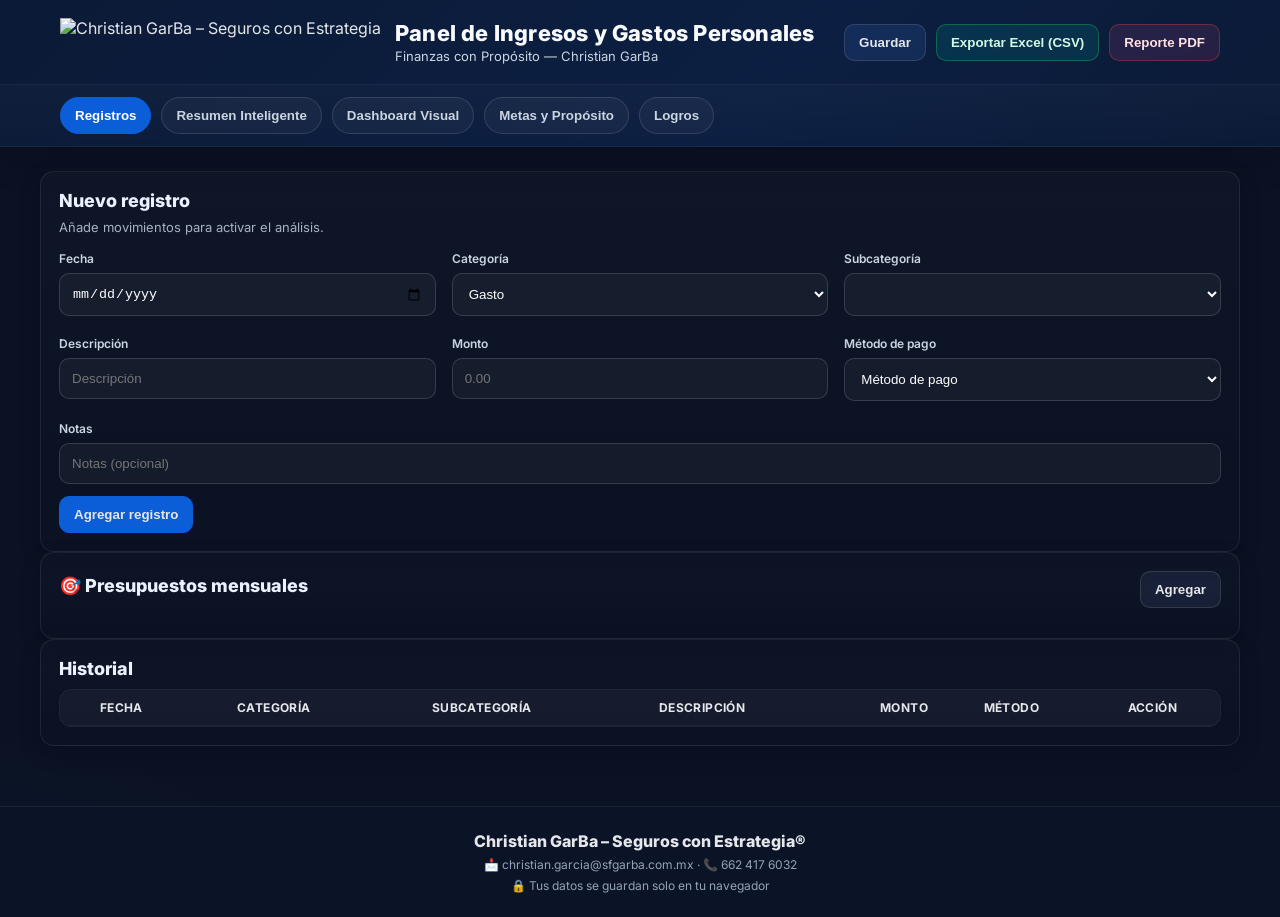
==== index.html @ d1fb1862 "Rename Panel de ingresos y gastos/index.html to index.html" ====
<!doctype html>
<html lang="es">
<head>
<meta charset="utf-8"/>
<meta name="viewport" content="width=device-width, initial-scale=1"/>
<title>Panel de Ingresos y Gastos Personales – Christian GarBa</title>

<link rel="preconnect" href="https://fonts.gstatic.com" crossorigin>
<link href="https://fonts.googleapis.com/css2?family=Inter:wght@400;600;700;800&display=swap" rel="stylesheet">
<script src="https://cdn.jsdelivr.net/npm/chart.js@4.4.1/dist/chart.umd.min.js"></script>

<style>
  :root{
    /* Paleta corporativa — elegante y sobria */
    --brand:#0B5ED7;        /* Azul GarBa */
    --brand-600:#0a4cc5;
    --brand-700:#083ea7;
    --ink:#0f172a;          /* Texto principal */
    --ink-2:#334155;        /* Texto secundario */
    --muted:#64748b;        /* Ayudas/contexto */
    --bg:#0b1223;           /* Fondo app */
    --panel:#0f172a;        /* Lienzo tarjetas */
    --panel-2:#111827;      /* Variación oscura */
    --line:#1f2937;         /* Divider sutil */
    --ok:#22c55e;           /* Éxito */
    --warn:#f59e0b;         /* Advertencia */
    --err:#ef4444;          /* Error */
    --paper:#ffffff;        /* Para impresiones */
    --shadow: 0 10px 30px rgba(2,6,23,.25);
    --radius: 14px;
  }

  *{box-sizing:border-box}
  html,body{height:100%}
  body{
    margin:0; font-family:'Inter',system-ui,-apple-system,Segoe UI,Roboto,Arial,sans-serif;
    background:
      radial-gradient(1200px 600px at 100% -100%, rgba(11,94,215,.16), transparent 60%),
      radial-gradient(1000px 600px at -10% 120%, rgba(11,94,215,.12), transparent 60%),
      linear-gradient(180deg, #0b1223 0%, #0b1223 100%);
    color:#e5e7eb;
  }
  a{color:inherit; text-decoration:none}

  .wrap{max-width:1200px; margin:0 auto; padding:0 20px}

  /* ---------- Header corporativo ---------- */
  .header{
    position:sticky; top:0; z-index:40;
    background:linear-gradient(135deg, #0b1a36 0%, #0c1f42 60%, #0b1a36 100%);
    border-bottom:1px solid rgba(255,255,255,.06);
    box-shadow: var(--shadow);
  }
  .header-inner{
    display:flex; justify-content:space-between; align-items:center; gap:16px;
    padding:18px 20px;
  }
  .brand{
    display:flex; align-items:center; gap:14px; min-width:0;
  }
  .brand img{height:48px; width:auto; display:block; object-fit:contain}
  .brand h1{
    margin:0; font-weight:800; letter-spacing:.2px;
    font-size:clamp(18px, 2.2vw, 22px); color:#f8fafc;
  }
  .brand p{margin:2px 0 0; color:#cbd5e1; font-size:13px}
  .actions{display:flex; gap:10px; flex-wrap:wrap}
  .btn{
    appearance:none; border:1px solid rgba(255,255,255,.12);
    background:rgba(255,255,255,.06); color:#e5e7eb;
    padding:10px 14px; border-radius:10px; font-weight:700; cursor:pointer;
    transition:.2s; backdrop-filter:saturate(140%) blur(3px);
  }
  .btn:hover{transform:translateY(-1px); box-shadow:0 8px 20px rgba(0,0,0,.25)}
  .btn.primary{background:var(--brand); border-color:var(--brand)}
  .btn.ok{background:rgba(34,197,94,.12); border-color:rgba(34,197,94,.35); color:#d1fae5}
  .btn.danger{background:rgba(239,68,68,.14); border-color:rgba(239,68,68,.35); color:#fee2e2}

  /* ---------- Tabs tipo pills ---------- */
  .tabs{
    border-top:1px solid rgba(255,255,255,.06);
    background:linear-gradient(180deg, rgba(255,255,255,.02), transparent);
  }
  .tabs-inner{
    display:flex; gap:10px; padding:12px 20px; overflow-x:auto;
  }
  .tab{
    border:1px solid rgba(255,255,255,.12);
    background:rgba(255,255,255,.04);
    color:#cbd5e1; font-weight:700; padding:10px 14px; border-radius:999px;
    white-space:nowrap; cursor:pointer; transition:.2s;
  }
  .tab:hover{border-color:rgba(255,255,255,.25)}
  .tab.active{background:var(--brand); border-color:var(--brand); color:#fff}

  /* ---------- Layout / Cards ---------- */
  .content{padding:24px 0 32px}
  .grid{display:grid; gap:16px}
  @media(min-width:768px){
    .grid-2{grid-template-columns:repeat(2,1fr)}
    .grid-3{grid-template-columns:repeat(3,1fr)}
    .grid-4{grid-template-columns:repeat(4,1fr)}
  }
  .card{
    background:linear-gradient(180deg, rgba(255,255,255,.02), rgba(255,255,255,.00));
    border:1px solid rgba(255,255,255,.08);
    border-radius:var(--radius);
    padding:18px; box-shadow:0 8px 20px rgba(2,6,23,.25);
  }
  .title{margin:0 0 8px; font-size:18px; font-weight:800; color:#eaf2ff}
  .sub{margin:0; color:#a7b1c2; font-size:13px}
  .muted{color:#94a3b8; font-size:12px}

  /* Form */
  label{font-size:12px; color:#cbd5e1; font-weight:600}
  input,select,textarea{
    width:100%; padding:12px 12px; margin-top:6px;
    border:1px solid rgba(255,255,255,.14); border-radius:10px;
    background:rgba(255,255,255,.04); color:#fff; outline:none; transition:.15s;
  }
  input:focus,select:focus,textarea:focus{
    border-color:var(--brand); box-shadow:0 0 0 4px rgba(11,94,215,.25);
  }

  /* Tabla */
  .table-wrap{overflow:auto; border-radius:12px; border:1px solid rgba(255,255,255,.08)}
  table{width:100%; border-collapse:collapse}
  thead th{
    position:sticky; top:0; z-index:1;
    background:rgba(255,255,255,.04); color:#e5e7eb;
    font-size:12px; letter-spacing:.4px; text-transform:uppercase;
    border-bottom:1px solid rgba(255,255,255,.08); padding:10px;
  }
  td{
    border-bottom:1px solid rgba(255,255,255,.06); padding:10px; font-size:14px; color:#e2e8f0;
  }

  /* KPIs */
  .kpi{
    background:linear-gradient(180deg, rgba(255,255,255,.02), rgba(255,255,255,.00));
    border:1px solid rgba(255,255,255,.08); border-radius:12px; padding:16px; text-align:center;
  }

  .badge{display:inline-block; padding:4px 8px; border-radius:999px; font-size:12px; font-weight:700}
  .b-green{background:rgba(34,197,94,.15); color:#bbf7d0; border:1px solid rgba(34,197,94,.35)}
  .b-red{background:rgba(239,68,68,.15); color:#fecaca; border:1px solid rgba(239,68,68,.35)}

  .pill{padding:6px 10px; border-radius:999px; font-size:12px; font-weight:700}
  .pill.red{background:rgba(239,68,68,.15); color:#fecaca}
  .pill.yellow{background:rgba(245,158,11,.18); color:#fde68a}
  .pill.green{background:rgba(34,197,94,.15); color:#bbf7d0}

  .progress{width:100%; height:10px; border-radius:999px; background:rgba(255,255,255,.06); overflow:hidden}
  .progress > div{height:100%; background:var(--brand)}

  /* Footer */
  .footer{
    margin-top:28px; background:#0b1327;
    border-top:1px solid rgba(255,255,255,.06); padding:24px 0; text-align:center;
  }

  /* Impresión básica */
  @media print{
    body{background:#fff; color:#000}
    .header, .tabs{display:none}
    .card{border:1px solid #e5e7eb; box-shadow:none; background:#fff}
    .title{color:#0b1a36}
  }
</style>
</head>
<body>

  <!-- HEADER -->
  <header class="header">
    <div class="wrap header-inner">
      <div class="brand">
        <img src="logo-garba.png" alt="Christian GarBa – Seguros con Estrategia">
        <div>
          <h1>Panel de Ingresos y Gastos Personales</h1>
          <p>Finanzas con Propósito — Christian GarBa</p>
        </div>
      </div>
      <div class="actions">
        <button id="btnGuardar" class="btn">Guardar</button>
        <button id="btnCSV" class="btn ok">Exportar Excel (CSV)</button>
        <button id="btnPDF" class="btn danger">Reporte PDF</button>
      </div>
    </div>

    <!-- TABS -->
    <nav class="tabs">
      <div class="wrap tabs-inner">
        <button class="tab active" data-tab="registros">Registros</button>
        <button class="tab" data-tab="resumen">Resumen Inteligente</button>
        <button class="tab" data-tab="dashboard">Dashboard Visual</button>
        <button class="tab" data-tab="metas">Metas y Propósito</button>
        <button class="tab" data-tab="logros">Logros</button>
      </div>
    </nav>
  </header>

  <!-- CONTENIDO -->
  <main class="wrap content">

    <!-- REGISTROS -->
    <section id="registros" class="tabpane">
      <div id="bienvenida" class="card" style="display:none">
        <h3 class="title">👋 Bienvenido</h3>
        <p class="sub">Personaliza tu panel. Tus datos se guardan <b>solo en tu navegador</b>.</p>
        <div class="grid grid-2" style="margin-top:12px">
          <div><label>Tu nombre<input id="inNombre" placeholder="Tu nombre"/></label></div>
          <div><label>Tu correo<input id="inEmail" type="email" placeholder="tu@email.com"/></label></div>
        </div>
      </div>

      <div class="card">
        <div style="display:flex; justify-content:space-between; align-items:center; gap:10px; flex-wrap:wrap">
          <div>
            <h3 class="title">Nuevo registro</h3>
            <p class="sub">Añade movimientos para activar el análisis.</p>
          </div>
        </div>
        <div class="grid grid-3" style="margin-top:12px">
          <div><label>Fecha<input id="rFecha" type="date"/></label></div>
          <div>
            <label>Categoría
              <select id="rCategoria"><option>Gasto</option><option>Ingreso</option></select>
            </label>
          </div>
          <div>
            <label>Subcategoría
              <select id="rSubcat"></select>
            </label>
          </div>
          <div><label>Descripción<input id="rDesc" placeholder="Descripción"/></label></div>
          <div><label>Monto<input id="rMonto" type="number" step="0.01" placeholder="0.00"/></label></div>
          <div>
            <label>Método de pago
              <select id="rMetodo">
                <option value="">Método de pago</option>
                <option>Efectivo</option><option>Tarjeta Débito</option>
                <option>Tarjeta Crédito</option><option>Transferencia</option><option>Otro</option>
              </select>
            </label>
          </div>
          <div style="grid-column:1/-1"><label>Notas<input id="rNotas" placeholder="Notas (opcional)"/></label></div>
        </div>
        <div style="margin-top:12px">
          <button id="btnAddReg" class="btn primary">Agregar registro</button>
        </div>
      </div>

      <div class="card">
        <div style="display:flex; justify-content:space-between; align-items:center; gap:10px; flex-wrap:wrap">
          <h3 class="title">🎯 Presupuestos mensuales</h3>
          <button id="btnTogglePres" class="btn">Agregar</button>
        </div>
        <div id="boxPres" class="card" style="background:rgba(11,94,215,.06); border:1px solid rgba(11,94,215,.25); display:none; margin-top:12px">
          <div class="grid grid-3">
            <div><label>Categoría<select id="pCat"></select></label></div>
            <div><label>Límite mensual<input id="pMonto" type="number" step="0.01" placeholder="0.00"/></label></div>
            <div style="display:flex; align-items:end"><button id="btnSavePres" class="btn primary" style="width:100%">Guardar presupuesto</button></div>
          </div>
        </div>
        <div id="listaPres" style="margin-top:12px"></div>
      </div>

      <div class="card">
        <h3 class="title">Historial</h3>
        <div class="table-wrap" style="margin-top:10px">
          <table>
            <thead>
              <tr>
                <th>Fecha</th><th>Categoría</th><th>Subcategoría</th><th>Descripción</th>
                <th style="text-align:right">Monto</th><th>Método</th><th style="text-align:center">Acción</th>
              </tr>
            </thead>
            <tbody id="tbodyReg"></tbody>
          </table>
        </div>
      </div>
    </section>

    <!-- RESUMEN -->
    <section id="resumen" class="tabpane" style="display:none">
      <div class="card">
        <div style="display:flex; justify-content:space-between; align-items:center; gap:10px; flex-wrap:wrap">
          <div>
            <h3 class="title">Resumen inteligente</h3>
            <p class="sub">Tus cifras clave por mes.</p>
          </div>
          <div style="display:flex; gap:10px; align-items:center">
            <select id="selMes" class="btn" style="padding:10px 12px; border-radius:10px"></select>
            <button id="btnMail" class="btn primary">Enviar por correo</button>
          </div>
        </div>
        <div class="grid grid-4" id="kpis" style="margin-top:12px">
          <div class="kpi"><div class="muted">Total Ingresos</div><div id="kIngreso" style="font-size:24px; font-weight:800; color:#86efac">$0.00</div></div>
          <div class="kpi"><div class="muted">Total Gastos</div><div id="kGasto"   style="font-size:24px; font-weight:800; color:#fecaca">$0.00</div></div>
          <div class="kpi"><div class="muted">Balance</div><div id="kBal"      style="font-size:24px; font-weight:800">$0.00</div></div>
          <div class="kpi"><div class="muted">% Ahorro</div><div id="kAh"       style="font-size:24px; font-weight:800; color:#c7d2fe">0.0%</div></div>
        </div>
      </div>

      <div id="boxProy" class="card" style="display:none">
        <h3 class="title">📈 Proyección de ahorro</h3>
        <div class="grid grid-4" style="margin-top:10px">
          <div class="kpi"><div class="muted">Mensual</div><div id="pMen" style="font-size:20px; font-weight:800; color:#e0e7ff">$0.00</div></div>
          <div class="kpi"><div class="muted">Trimestral</div><div id="pTri" style="font-size:20px; font-weight:800; color:#e0e7ff">$0.00</div></div>
          <div class="kpi"><div class="muted">Semestral</div><div id="pSem" style="font-size:20px; font-weight:800; color:#e0e7ff">$0.00</div></div>
          <div class="kpi"><div class="muted">Anual</div><div id="pAnu" style="font-size:20px; font-weight:800; color:#e0e7ff">$0.00</div></div>
        </div>
        <p class="muted" style="margin-top:8px">Basado en tu promedio de ahorro de los meses con datos.</p>
      </div>

      <div class="card">
        <h3 class="title">Gasto por categoría (mes)</h3>
        <div id="listaGastoCat" style="margin-top:10px"></div>
      </div>
    </section>

    <!-- DASHBOARD -->
    <section id="dashboard" class="tabpane" style="display:none">
      <div class="card">
        <h3 class="title">📊 Evolución mensual (Año <span id="lblYear"></span>)</h3>
        <canvas id="chLine" height="300" style="margin-top:6px"></canvas>
      </div>
      <div class="grid grid-2">
        <div class="card">
          <h3 class="title">Ingresos vs Gastos (mes)</h3>
          <canvas id="chBar" height="260" style="margin-top:6px"></canvas>
        </div>
        <div class="card">
          <h3 class="title">Distribución de Gastos (mes)</h3>
          <canvas id="chPie" height="260" style="margin-top:6px"></canvas>
        </div>
      </div>

      <div class="card" style="text-align:center">
        <h3 class="title">Índice GarBa de Control Financiero</h3>
        <div style="display:flex; justify-content:center; margin-top:8px">
          <div style="position:relative; width:260px; height:260px">
            <svg viewBox="0 0 200 200" style="transform:rotate(-90deg); width:100%; height:100%">
              <circle cx="100" cy="100" r="80" fill="none" stroke="#1f2937" stroke-width="20"></circle>
              <circle id="arcIndice" cx="100" cy="100" r="80" fill="none" stroke="var(--brand)" stroke-width="20" stroke-linecap="round" stroke-dasharray="0 502.4"></circle>
            </svg>
            <div style="position:absolute; inset:0; display:flex; flex-direction:column; align-items:center; justify-content:center">
              <div id="lblIndice" style="font-size:44px; color:#eaf2ff; font-weight:800">0</div>
              <div class="muted">/ 100</div>
            </div>
          </div>
        </div>
        <p id="txtIndice" class="sub" style="text-align:center"></p>
      </div>
    </section>

    <!-- METAS -->
    <section id="metas" class="tabpane" style="display:none">
      <div class="card">
        <h3 class="title">Nueva meta</h3>
        <div class="grid grid-4" style="margin-top:8px">
          <div><label>Nombre de la meta<input id="mNom"/></label></div>
          <div><label>Monto objetivo<input id="mObj" type="number" step="0.01"/></label></div>
          <div><label>Plazo (ej: 6 meses)<input id="mPlazo"/></label></div>
          <div><label>Ahorro acumulado<input id="mAh" type="number" step="0.01"/></label></div>
        </div>
        <button id="btnAddMeta" class="btn primary" style="margin-top:12px">Agregar meta</button>
      </div>
      <div id="listaMetas" class="grid" style="margin-top:12px"></div>
    </section>

    <!-- LOGROS -->
    <section id="logros" class="tabpane" style="display:none">
      <div class="card" style="text-align:center; background:linear-gradient(90deg,#1e293b,#0B5ED7); border:1px solid rgba(255,255,255,.18)">
        <div style="font-size:52px; margin-bottom:8px">🏆</div>
        <h3 class="title">Sistema de logros GarBa</h3>
        <p class="sub">Tu progreso en control financiero</p>
        <p style="margin:8px 0 0"><b id="countLogros">0</b> de <b id="totalLogros">0</b> logros</p>
        <div class="progress" style="margin:14px auto 4px; max-width:520px"><div id="progLogros" style="width:0%"></div></div>
      </div>

      <div id="listaLogros" class="grid grid-2" style="margin-top:12px"></div>

      <div class="card" style="background:rgba(11,94,215,.06); border:1px solid rgba(11,94,215,.25)">
        <h3 class="title">💡 Cómo desbloquear más logros</h3>
        <ul style="margin:8px 0 0 18px; color:#cbd5e1;">
          <li>Registra movimientos diariamente para “Disciplina semanal”.</li>
          <li>Define presupuestos en ≥3 categorías para “Planificador”.</li>
          <li>Mantén balance positivo 3 meses para “Ahorro exitoso”.</li>
          <li>Llega a Índice GarBa 80+ para “Elite”.</li>
          <li>Completa una meta al 100% para “Cumplidor”.</li>
        </ul>
      </div>
    </section>

  </main>

  <!-- FOOTER -->
  <footer class="footer">
    <div class="wrap">
      <div style="font-weight:800">Christian GarBa – Seguros con Estrategia®️</div>
      <div class="muted" style="margin-top:6px">📩 christian.garcia@sfgarba.com.mx · 📞 662 417 6032</div>
      <div class="muted" style="margin-top:6px">🔒 Tus datos se guardan solo en tu navegador</div>
    </div>
  </footer>

<!-- ================== JS (tu lógica existente modernizada sin romper) ================== -->
<script>
(() => {
  // ==== Estado / Persistencia ====
  const LS = {
    registros: 'garba-registros-html-v1',
    metas: 'garba-metas-html-v1',
    presupuestos: 'garba-pres-html-v1',
    logros: 'garba-logros-html-v1',
    usuario: 'garba-usuario-html-v1'
  };
  const getLS = (k, def) => { try { return JSON.parse(localStorage.getItem(k)) ?? def; } catch { return def; } };
  const setLS = (k, v) => localStorage.setItem(k, JSON.stringify(v));

  let registros = getLS(LS.registros, []);
  let metas = getLS(LS.metas, []);
  let presupuestos = getLS(LS.presupuestos, {});
  let logros = getLS(LS.logros, []);
  let usuario = getLS(LS.usuario, { nombre:'', email:'' });

  // ==== Util ====
  const $ = sel => document.querySelector(sel);
  const $$ = sel => Array.from(document.querySelectorAll(sel));
  const money = (n) => Number(n||0).toLocaleString('es-MX',{minimumFractionDigits:2, maximumFractionDigits:2});
  const yearNow = new Date().getFullYear();
  const meses = ['Enero','Febrero','Marzo','Abril','Mayo','Junio','Julio','Agosto','Septiembre','Octubre','Noviembre','Diciembre'];
  const mesesShort = ['Ene','Feb','Mar','Abr','May','Jun','Jul','Ago','Sep','Oct','Nov','Dic'];

  // ==== UI base ====
  $('#lblYear').textContent = yearNow;
  const selMes = $('#selMes');
  meses.forEach((m,i)=> {
    const o=document.createElement('option'); o.value=i; o.textContent=m; selMes.appendChild(o);
  });
  selMes.value = String(new Date().getMonth());

  // ==== Tabs ====
  $$('.tab').forEach(btn=>{
    btn.addEventListener('click', ()=>{
      $$('.tab').forEach(b=>b.classList.remove('active'));
      btn.classList.add('active');
      const id = btn.dataset.tab;
      $$('.tabpane').forEach(p=>p.style.display='none');
      $('#'+id).style.display='block';
      if(id==='dashboard') { drawAllCharts(); }
    });
  });

  // ==== Categorías / Subcategorías ====
  const mapCats = {
    'Ingreso': ['Salario','Negocio','Inversiones','Freelance','Otro'],
    'Gasto': ['Vivienda','Transporte','Alimentación','Salud','Educación','Entretenimiento','Seguros','Ahorro','Otro']
  };
  const fillSubcats = () => {
    const cat = $('#rCategoria').value;
    const sel = $('#rSubcat'); sel.innerHTML = '<option value="">Seleccionar subcategoría</option>';
    (mapCats[cat]||[]).forEach(s=>{
      const o=document.createElement('option'); o.value=s; o.textContent=s; sel.appendChild(o);
    });
  };
  $('#rCategoria').addEventListener('change', fillSubcats);
  fillSubcats();

  // Presupuesto categorías select
  const fillPresCats = () => {
    const sel = $('#pCat'); sel.innerHTML = '<option value="">Seleccionar categoría</option>';
    (mapCats['Gasto']||[]).forEach(s=>{
      const o=document.createElement('option'); o.value=s; o.textContent=s; sel.appendChild(o);
    });
  };
  fillPresCats();

  // ==== Bienvenida si no hay registros ====
  const showBienvenida = () => {
    $('#bienvenida').style.display = registros.length===0 ? 'block' : 'none';
    $('#inNombre').value = usuario.nombre || '';
    $('#inEmail').value = usuario.email || '';
    $('#inNombre').addEventListener('input', ()=> { usuario.nombre = $('#inNombre').value; setLS(LS.usuario, usuario); });
    $('#inEmail').addEventListener('input', ()=> { usuario.email = $('#inEmail').value; setLS(LS.usuario, usuario); });
  };
  showBienvenida();

  // ==== Inputs nuevo registro ====
  $('#rFecha').value = new Date().toISOString().slice(0,10);
  $('#btnAddReg').addEventListener('click', ()=>{
    const fecha = $('#rFecha').value;
    const categoria = $('#rCategoria').value;
    const subcategoria = $('#rSubcat').value;
    const descripcion = $('#rDesc').value || '';
    const monto = parseFloat($('#rMonto').value);
    const metodoPago = $('#rMetodo').value || '';
    const notas = $('#rNotas').value || '';
    if(!fecha || isNaN(new Date(fecha).getTime())) return;
    if(!subcategoria) return;
    if(isNaN(monto) || monto<=0) return;

    registros.unshift({
      id: crypto.randomUUID(),
      fecha, categoria, subcategoria, descripcion, monto, metodoPago, notas
    });
    setLS(LS.registros, registros);
    renderRegistros();
    showBienvenida();
    updateAll();
    $('#rDesc').value = ''; $('#rMonto').value = ''; $('#rMetodo').value = ''; $('#rNotas').value = '';
  });

  // ==== Render Registros ====
  function renderRegistros(){
    const tbody = $('#tbodyReg'); tbody.innerHTML='';
    registros.forEach(r=>{
      const tr=document.createElement('tr');
      tr.innerHTML = `
        <td>${r.fecha}</td>
        <td><span class="badge ${r.categoria==='Ingreso'?'b-green':'b-red'}">${r.categoria}</span></td>
        <td>${r.subcategoria}</td>
        <td>${r.descripcion||''}</td>
        <td style="text-align:right"><b>$${money(r.monto)}</b></td>
        <td>${r.metodoPago||''}</td>
        <td style="text-align:center"><button data-id="${r.id}" class="btn danger" style="padding:6px 10px">Eliminar</button></td>
      `;
      tbody.appendChild(tr);
    });
    tbody.querySelectorAll('button[data-id]').forEach(b=>{
      b.addEventListener('click', ()=>{
        const id=b.getAttribute('data-id');
        registros = registros.filter(x=>x.id!==id);
        setLS(LS.registros, registros);
        renderRegistros(); updateAll(); showBienvenida();
      });
    });
  }
  renderRegistros();

  // ==== Presupuestos ====
  $('#btnTogglePres').addEventListener('click', ()=>{
    const box=$('#boxPres'); box.style.display = box.style.display==='none'?'block':'none';
  });
  $('#btnSavePres').addEventListener('click', ()=>{
    const c=$('#pCat').value; const m=parseFloat($('#pMonto').value);
    if(!c || isNaN(m) || m<=0) return;
    presupuestos[c]=m; setLS(LS.presupuestos, presupuestos); renderPres();
    $('#boxPres').style.display='none'; $('#pCat').value=''; $('#pMonto').value='';
    updateAll();
  });
  function renderPres(){
    const cont=$('#listaPres'); cont.innerHTML='';
    Object.entries(presupuestos).forEach(([cat,lim])=>{
      const gastMes = gastoCatMes(cat, Number(selMes.value));
      const pct = lim>0 ? (gastMes/lim)*100 : 0;
      const pill = pct>=100?'red': pct>=80?'yellow':'green';
      const div=document.createElement('div');
      div.className='card';
      div.innerHTML = `
        <div style="display:flex; justify-content:space-between; align-items:center; gap:8px; flex-wrap:wrap">
          <div><b>${cat}</b><div class="sub">$${money(gastMes)} / $${money(lim)}</div></div>
          <div class="pill ${pill}">${pct.toFixed(1)}%</div>
        </div>
        <div class="progress" style="margin-top:10px"><div style="width:${Math.min(pct,100)}%"></div></div>
        <div style="text-align:right; margin-top:10px">
          <button data-cat="${cat}" class="btn danger">Eliminar</button>
        </div>
      `;
      cont.appendChild(div);
    });
    cont.querySelectorAll('button[data-cat]').forEach(b=>{
      b.addEventListener('click', ()=>{
        const c=b.getAttribute('data-cat'); delete presupuestos[c]; setLS(LS.presupuestos, presupuestos); renderPres(); updateAll();
      });
    });
    if(Object.keys(presupuestos).length===0){
      cont.innerHTML = `<p class="muted" style="text-align:center">Sin presupuestos</p>`;
    }
  }
  renderPres();

  // ==== KPIs, cálculos por mes ====
  function kpisPorMes(){
    const acc = {}; // key yyyy-mm -> { ingresos, gastos, gastoCat{} }
    registros.forEach(r=>{
      const d=new Date(r.fecha); if(isNaN(d)) return;
      const key = `${d.getFullYear()}-${String(d.getMonth()+1).padStart(2,'0')}`;
      if(!acc[key]) acc[key] = { ingresos:0, gastos:0, gastoCat:{} };
      if(r.categoria==='Ingreso'){ acc[key].ingresos += Number(r.monto)||0; }
      else {
        acc[key].gastos += Number(r.monto)||0;
        acc[key].gastoCat[r.subcategoria] = (acc[key].gastoCat[r.subcategoria]||0) + (Number(r.monto)||0);
      }
    });
    return acc;
  }
  const byMonth = () => kpisPorMes();

  function gastoCatMes(cat, mesIndex){
    const key=`${yearNow}-${String(mesIndex+1).padStart(2,'0')}`;
    const obj = byMonth()[key] || { gastoCat:{} };
    return obj.gastoCat[cat]||0;
  }

  function currentKPIs(){
    const mesIndex = Number(selMes.value);
    const key = `${yearNow}-${String(mesIndex+1).padStart(2,'0')}`;
    const o = byMonth()[key] || { ingresos:0, gastos:0, gastoCat:{} };
    const balance = o.ingresos - o.gastos;
    const pAhorro = o.ingresos>0 ? (balance/o.ingresos)*100 : 0;
    return { ...o, balance, pAhorro };
  }

  function updateResumen(){
    const k = currentKPIs();
    $('#kIngreso').textContent = '$'+money(k.ingresos);
    $('#kGasto').textContent = '$'+money(k.gastos);
    $('#kBal').textContent = '$'+money(k.balance);
    $('#kAh').textContent = `${k.pAhorro.toFixed(1)}%`;

    // Lista gasto por categoría
    const cont = $('#listaGastoCat'); cont.innerHTML='';
    const cats = Object.entries(k.gastoCat);
    if(cats.length===0){ cont.innerHTML='<p class="muted">Sin gastos en este mes</p>'; }
    else {
      cats.forEach(([name,val])=>{
        const row = document.createElement('div');
        row.style.display='flex'; row.style.justifyContent='space-between'; row.style.margin='8px 0';
        row.innerHTML = `<span>${name}</span><b>$${money(val)}</b>`;
        cont.appendChild(row);
      });
    }

    // Proyección (necesita ≥2 meses con datos)
    const entries = Object.values(byMonth());
    if(entries.length >= 2){
      const prom = entries.reduce((s, m)=> s + ((m.ingresos||0)-(m.gastos||0)), 0)/entries.length;
      $('#pMen').textContent = '$'+money(prom);
      $('#pTri').textContent = '$'+money(prom*3);
      $('#pSem').textContent = '$'+money(prom*6);
      $('#pAnu').textContent = '$'+money(prom*12);
      $('#boxProy').style.display='block';
    } else { $('#boxProy').style.display='none'; }
  }

  selMes.addEventListener('change', ()=>{ updateResumen(); drawBar(); drawPie(); renderPres(); });

  // ==== Índice GarBa ====
  function indiceGarBa(){
    const k = currentKPIs();
    const ahorroPts = Math.min(Math.max(k.pAhorro,0),20)*2; // 0-40
    const metasCumplidas = metas.filter(m=> Number(m.montoObjetivo)>0 && (Number(m.ahorroAcumulado)/Number(m.montoObjetivo))*100 >= 100).length;
    const metasPts = metas.length>0 ? Math.min((metasCumplidas/metas.length)*30, 30) : 0;
    const diasUnicos = new Set(registros.map(r=>r.fecha)).size;
    const regPts = Math.min(diasUnicos*1, 30);
    return Math.round(ahorroPts + metasPts + regPts);
  }

  function renderIndice(){
    const idx = indiceGarBa();
    $('#lblIndice').textContent = idx;
    const arc = $('#arcIndice');
    arc.setAttribute('stroke-dasharray', `${(idx/100)*502.4} 502.4`);
    $('#txtIndice').textContent =
      idx>=80 ? '¡Excelente control financiero!' :
      idx>=60 ? 'Buen progreso, sigue así' :
      idx>=40 ? 'En camino, hay oportunidades de mejora' :
      'Comienza a construir tu disciplina financiera';
  }

  // ==== Logros ====
  const logrosDef = [
    { id:'primer_registro', nombre:'Primer paso', desc:'Registraste tu primer movimiento', icon:'🎯', cond: d=> d.registros.length>=1 },
    { id:'semana_completa', nombre:'Disciplina semanal', desc:'Registros 7 días seguidos', icon:'📅',
      cond: d=>{
        const dias = [...new Set(d.registros.map(r=>r.fecha))].sort();
        if(dias.length<7) return false;
        let streak=1;
        for(let i=1;i<dias.length;i++){
          const d0=new Date(dias[i-1]), d1=new Date(dias[i]);
          const diff=(d1-d0)/86400000;
          if(diff===1){ streak++; if(streak>=7) return true; }
          else if(diff>1){ streak=1; }
        }
        return false;
      }},
    { id:'mes_completo', nombre:'Mes completo', desc:'Registros durante 30 días', icon:'📊', cond: d=> new Set(d.registros.map(r=>r.fecha)).size>=30 },
    { id:'ahorro_positivo', nombre:'Ahorro exitoso', desc:'Balance positivo por 3 meses', icon:'💰',
      cond: d=>{
        const bm = d.byMonth;
        const pos = Object.values(bm).filter((m)=> (m.ingresos||0)-(m.gastos||0) > 0).length;
        return pos>=3;
      }},
    { id:'indice_80', nombre:'Índice elite', desc:'Alcanzaste Índice GarBa de 80+', icon:'⭐', cond: d=> d.indice>=80 },
    { id:'primera_meta', nombre:'Soñador', desc:'Definiste tu primera meta', icon:'🎪', cond: d=> d.metas.length>=1 },
    { id:'meta_cumplida', nombre:'Cumplidor', desc:'Completaste una meta al 100%', icon:'🏆',
      cond: d=> d.metas.some(m => Number(m.montoObjetivo)>0 && (Number(m.ahorroAcumulado)/Number(m.montoObjetivo))*100>=100) },
    { id:'presupuesto_activo', nombre:'Planificador', desc:'Definiste presupuestos', icon:'📋', cond: d=> Object.keys(d.presupuestos||{}).length>=3 },
  ];

  function checkLogros(){
    const data = { registros, metas, presupuestos, byMonth: byMonth(), indice: indiceGarBa() };
    const nuevos = logrosDef.filter(l=> !logros.includes(l.id) && l.cond(data)).map(l=>l.id);
    if(nuevos.length){ logros = [...logros, ...nuevos]; setLS(LS.logros, logros); }
  }

  function renderLogros(){
    $('#totalLogros').textContent = String(logrosDef.length);
    $('#countLogros').textContent = String(logros.length);
    $('#progLogros').style.width = `${(logros.length/logrosDef.length)*100}%`;
    const cont=$('#listaLogros'); cont.innerHTML='';
    const em=document.getElementById('emojiLogros'); if(em) em.innerHTML='';
    logrosDef.forEach(l=>{
      const unlocked = logros.includes(l.id);
      if(unlocked && em && em.children.length<6){
        const span=document.createElement('span'); span.textContent=l.icon; span.style.marginRight='4px'; em.appendChild(span);
      }
      const card=document.createElement('div');
      card.className='card';
      card.style.opacity = unlocked? '1':'0.65';
      card.style.border = `1px solid ${unlocked?'rgba(34,197,94,.35)':'rgba(255,255,255,.08)'}`;
      card.innerHTML = `
        <div style="display:flex; gap:12px; align-items:flex-start">
          <div style="font-size:38px">${l.icon}</div>
          <div style="flex:1">
            <div style="display:flex; gap:8px; align-items:center; flex-wrap:wrap">
              <h4 class="title" style="margin:0">${l.nombre}</h4>
              ${unlocked ? '<span class="pill green">✓ Desbloqueado</span>' : ''}
            </div>
            <div class="sub">${l.desc}</div>
          </div>
        </div>
      `;
      cont.appendChild(card);
    });
  }

  // ==== Metas ====
  function renderMetas(){
    const cont = $('#listaMetas'); cont.innerHTML='';
    if(metas.length===0){
      const c=document.createElement('div'); c.className='card'; c.style.textAlign='center';
      c.innerHTML='<div class="muted">Aún no tienes metas definidas</div>';
      cont.appendChild(c); return;
    }
    metas.forEach(m=>{
      const avance = Number(m.montoObjetivo)>0 ? (Number(m.ahorroAcumulado)/Number(m.montoObjetivo))*100 : 0;
      const card=document.createElement('div'); card.className='card';
      card.innerHTML = `
        <div style="display:flex; justify-content:space-between; align-items:flex-start; gap:12px">
          <div>
            <h4 class="title" style="margin:0">${m.nombre}</h4>
            <div class="sub">Plazo: ${m.plazo||'—'}</div>
          </div>
          <button data-id="${m.id}" class="btn danger">Eliminar</button>
        </div>
        <div style="display:flex; justify-content:space-between; font-size:14px; margin-top:10px">
          <span>$${money(m.ahorroAcumulado||0)}</span>
          <span>$${money(m.montoObjetivo||0)}</span>
        </div>
        <div class="progress" style="margin-top:8px"><div style="width:${Math.min(Math.max(avance,0),100)}%"></div></div>
        <div style="text-align:right; color:#eaf2ff; font-weight:800; margin-top:4px">${avance.toFixed(1)}%</div>
      `;
      cont.appendChild(card);
    });
    cont.querySelectorAll('button[data-id]').forEach(b=>{
      b.addEventListener('click', ()=>{
        const id=b.getAttribute('data-id'); metas = metas.filter(x=>x.id!==id); setLS(LS.metas, metas);
        renderMetas(); updateAll();
      });
    });
  }

  // ==== Export CSV / PDF / Mail ====
  $('#btnCSV').addEventListener('click', ()=>{
    const mi = Number(selMes.value);
    let csv = '\uFEFF';
    csv += `Panel de Ingresos y Gastos Personales - ${usuario.nombre||'Usuario'}\n`;
    csv += `Periodo: ${meses[mi]} ${yearNow}\n`;
    csv += `Generado: ${new Date().toLocaleDateString('es-MX')}\n\n`;

    const k=currentKPIs();
    csv += 'RESUMEN FINANCIERO\n';
    csv += `Total Ingresos,$${money(k.ingresos)}\n`;
    csv += `Total Gastos,$${money(k.gastos)}\n`;
    csv += `Balance,$${money(k.balance)}\n`;
    csv += `Porcentaje Ahorro,${k.pAhorro.toFixed(1)}%\n`;
    csv += `Índice GarBa,${indiceGarBa()}/100\n\n`;

    csv += 'DETALLE DE MOVIMIENTOS\n';
    csv += 'Fecha,Categoría,Subcategoría,Descripción,Monto,Método de Pago,Notas\n';
    registros.filter(r=>{
      const d=new Date(r.fecha);
      return d.getFullYear()===yearNow && d.getMonth()===mi;
    }).forEach(r=>{
      const desc=(r.descripcion||'').replace(/"/g,'""');
      const notas=(r.notas||'').replace(/"/g,'""');
      csv += `${r.fecha},${r.categoria},${r.subcategoria},"${desc}",${r.monto},${r.metodoPago},"${notas}"\n`;
    });
    csv += `\n\nChristian GarBa – Seguros con Estrategia®️\nchristian.garcia@sfgarba.com.mx | 662 417 6032\n`;

    const blob=new Blob([csv],{type:'text/csv;charset=utf-8;'});
    const a=document.createElement('a'); a.href=URL.createObjectURL(blob);
    a.download=`Panel_GarBa_${meses[mi]}_${yearNow}.csv`; a.click();
  });

  $('#btnPDF').addEventListener('click', ()=>{
    const mi = Number(selMes.value);
    const k=currentKPIs();
    const w=window.open('','_blank'); if(!w) return;
    w.document.write(`
<!doctype html><html><head><meta charset="utf-8"/>
<title>Panel de Ingresos y Gastos – ${usuario.nombre||'Usuario'}</title>
<style>
  body{font-family:Arial, sans-serif; margin:40px; color:#1A1A1A;}
  .header{background:linear-gradient(135deg,#0B5ED7,#0a4cb5); color:#fff; padding:20px 24px; border-radius:10px; margin-bottom:24px; display:flex; align-items:center; gap:12px}
  .header img{height:42px}
  .grid{display:grid; grid-template-columns:repeat(4,1fr); gap:16px; margin:20px 0;}
  .kpi{border:2px solid #E5E7EB; border-radius:8px; padding:14px; text-align:center;}
  .kpi h3{margin:0 0 8px 0; color:#6C757D; font-size:13px;}
  .kpi .v{font-size:20px; font-weight:bold; color:#0B5ED7;}
  table{width:100%; border-collapse:collapse; margin-top:20px;}
  th{background:#0B5ED7; color:#fff; padding:10px; text-align:left;}
  td{border-bottom:1px solid #E5E7EB; padding:8px;}
  .footer{margin-top:28px; text-align:center; color:#6C757D;}
  @media print{ .noprint{display:none;} body{margin:16px;} }
</style></head><body>
<div class="header">
  <img src="${location.origin + (location.pathname.endsWith('/') ? location.pathname : location.pathname + '/')}logo-garba.png" alt="Christian GarBa">
  <div>
    <h1 style="margin:0; font-size:22px">Panel de Ingresos y Gastos Personales – Finanzas con Propósito</h1>
    <div><strong>${usuario.nombre||'Usuario'}</strong> ${usuario.email? ' | '+usuario.email : ''}</div>
    <div>Periodo: ${meses[mi]} ${yearNow}</div>
  </div>
</div>
<div class="grid">
  <div class="kpi"><h3>Total Ingresos</h3><div class="v" style="color:#22c55e">$${money(k.ingresos)}</div></div>
  <div class="kpi"><h3>Total Gastos</h3><div class="v" style="color:#ef4444">$${money(k.gastos)}</div></div>
  <div class="kpi"><h3>Balance</h3><div class="v">$${money(k.balance)}</div></div>
  <div class="kpi"><h3>Índice GarBa</h3><div class="v">${indiceGarBa()}/100</div></div>
</div>
<h3>Movimientos del mes</h3>
<table>
<thead><tr><th>Fecha</th><th>Categoría</th><th>Subcategoría</th><th>Descripción</th><th>Método</th><th style="text-align:right">Monto</th></tr></thead>
<tbody>
${registros.filter(r=>{const d=new Date(r.fecha); return d.getFullYear()===${yearNow} && d.getMonth()===${mi};})
.map(r=>`<tr><td>${r.fecha}</td><td>${r.categoria}</td><td>${r.subcategoria}</td><td>${(r.descripcion||'').replace(/</g,'&lt;')}</td><td>${r.metodoPago||''}</td><td style="text-align:right">$${money(r.monto)}</td></tr>`).join('')}
</tbody></table>
<div class="footer">
  <h3 style="color:#0B5ED7; margin:6px 0;">Christian GarBa – Seguros con Estrategia®️</h3>
  <div>📩 christian.garcia@sfgarba.com.mx · 📞 662 417 6032</div>
</div>
<div class="noprint" style="text-align:center; margin-top:18px;">
  <button onclick="window.print()" style="background:#0B5ED7;color:#fff;padding:10px 16px;border:none;border-radius:6px;cursor:pointer">Imprimir / Guardar PDF</button>
  <button onclick="window.close()" style="margin-left:8px;background:#6C757D;color:#fff;padding:10px 16px;border:none;border-radius:6px;cursor:pointer">Cerrar</button>
</div>
</body></html>`);
    w.document.close();
  });

  $('#btnMail').addEventListener('click', ()=>{
    const mi=Number(selMes.value), k=currentKPIs();
    const asunto = `Panel de Ingresos y Gastos - ${meses[mi]} ${yearNow}`;
    const cuerpo =
`Hola ${usuario.nombre||''},

Tu resumen de ${meses[mi]}:

• Ingresos: $${money(k.ingresos)}
• Gastos: $${money(k.gastos)}
• Balance: $${money(k.balance)}
• % Ahorro: ${k.pAhorro.toFixed(1)}%

Índice GarBa: ${indiceGarBa()}/100

—
Christian GarBa – Seguros con Estrategia®️
📩 christian.garcia@sfgarba.com.mx
📞 662 417 6032`;
    window.location.href = `mailto:${encodeURIComponent(usuario.email||'')}?subject=${encodeURIComponent(asunto)}&body=${encodeURIComponent(cuerpo)}`;
  });

  // Guardar (feedback)
  $('#btnGuardar').addEventListener('click', ()=>{
    const btn=$('#btnGuardar'); const txt=btn.textContent; btn.textContent='✓ Guardado';
    setTimeout(()=>btn.textContent=txt, 1200);
  });

  // ==== Charts ====
  let lineChart, barChart, pieChart;

  function drawLine(){
    const data = Array.from({length:12}, (_,i)=>{
      const key = `${yearNow}-${String(i+1).padStart(2,'0')}`;
      const m = byMonth()[key] || { ingresos:0, gastos:0 };
      return { mes: mesesShort[i], ingresos: m.ingresos||0, gastos: m.gastos||0, balance:(m.ingresos||0)-(m.gastos||0) };
    });
    const ctx = $('#chLine');
    lineChart && lineChart.destroy();
    lineChart = new Chart(ctx, {
      type:'line',
      data:{
        labels: data.map(d=>d.mes),
        datasets:[
          { label:'Ingresos', data:data.map(d=>d.ingresos), borderColor:'#22c55e', borderWidth:2, fill:false, tension:.25 },
          { label:'Gastos', data:data.map(d=>d.gastos), borderColor:'#ef4444', borderWidth:2, fill:false, tension:.25 },
          { label:'Balance', data:data.map(d=>d.balance), borderColor:'#60a5fa', borderWidth:2, fill:false, tension:.25 },
        ]
      },
      options:{ responsive:true, maintainAspectRatio:false, plugins:{ legend:{ position:'top' }, tooltip:{ callbacks:{ label:(ctx)=> '$'+money(ctx.parsed.y) } } }, scales:{ y:{ ticks:{ callback:(v)=>'$'+money(v) } } } }
    });
  }

  function drawBar(){
    const k = currentKPIs();
    const ctx = $('#chBar');
    barChart && barChart.destroy();
    barChart = new Chart(ctx, {
      type:'bar',
      data:{
        labels:['Ingresos','Gastos','Balance (>=0)'],
        datasets:[{
          label:'Monto',
          data:[k.ingresos, k.gastos, Math.max(k.balance,0)],
          backgroundColor:['#22c55e','#ef4444','#60a5fa'],
          borderRadius:8
        }]
      },
      options:{ responsive:true, maintainAspectRatio:false, plugins:{ legend:{ display:false }, tooltip:{ callbacks:{ label:(c)=> '$'+money(c.parsed.y) } } }, scales:{ y:{ ticks:{ callback:(v)=>'$'+money(v) } } } }
    });
  }

  function drawPie(){
    const k=currentKPIs();
    const labels = Object.keys(k.gastoCat);
    const values = Object.values(k.gastoCat);
    const colors = ['#0B5ED7','#6C757D','#22c55e','#f59e0b','#ef4444','#06b6d4','#7c3aed','#8b5cf6','#22d3ee','#14b8a6'];
    const ctx = $('#chPie');
    pieChart && pieChart.destroy();
    if(values.length===0){
      pieChart = new Chart(ctx, { type:'doughnut', data:{ labels:['Sin datos'], datasets:[{ data:[1], backgroundColor:['#1f2937'] }] }, options:{ responsive:true, maintainAspectRatio:false, plugins:{ legend:{ display:false } } } });
      return;
    }
    pieChart = new Chart(ctx, {
      type:'doughnut',
      data:{ labels, datasets:[{ data: values, backgroundColor: labels.map((_,i)=> colors[i%colors.length]) }] },
      options:{ responsive:true, maintainAspectRatio:false, plugins:{ legend:{ position:'right' }, tooltip:{ callbacks:{ label:(c)=> `${c.label}: $${money(c.parsed)}` } } } }
    });
  }

  function drawAllCharts(){ drawLine(); drawBar(); drawPie(); }

  // ==== Inicializar UI dinámica ====
  function updateAll(){
    updateResumen();
    renderPres();
    renderIndice();
    checkLogros();
    renderLogros();
    if($('.tab.active').dataset.tab==='dashboard'){ drawAllCharts(); }
  }
  function renderMetas(){
    // ya definido arriba; se deja invocado por orden
  }
  renderMetas();
  updateAll();

})();
</script>
</body>
</html>
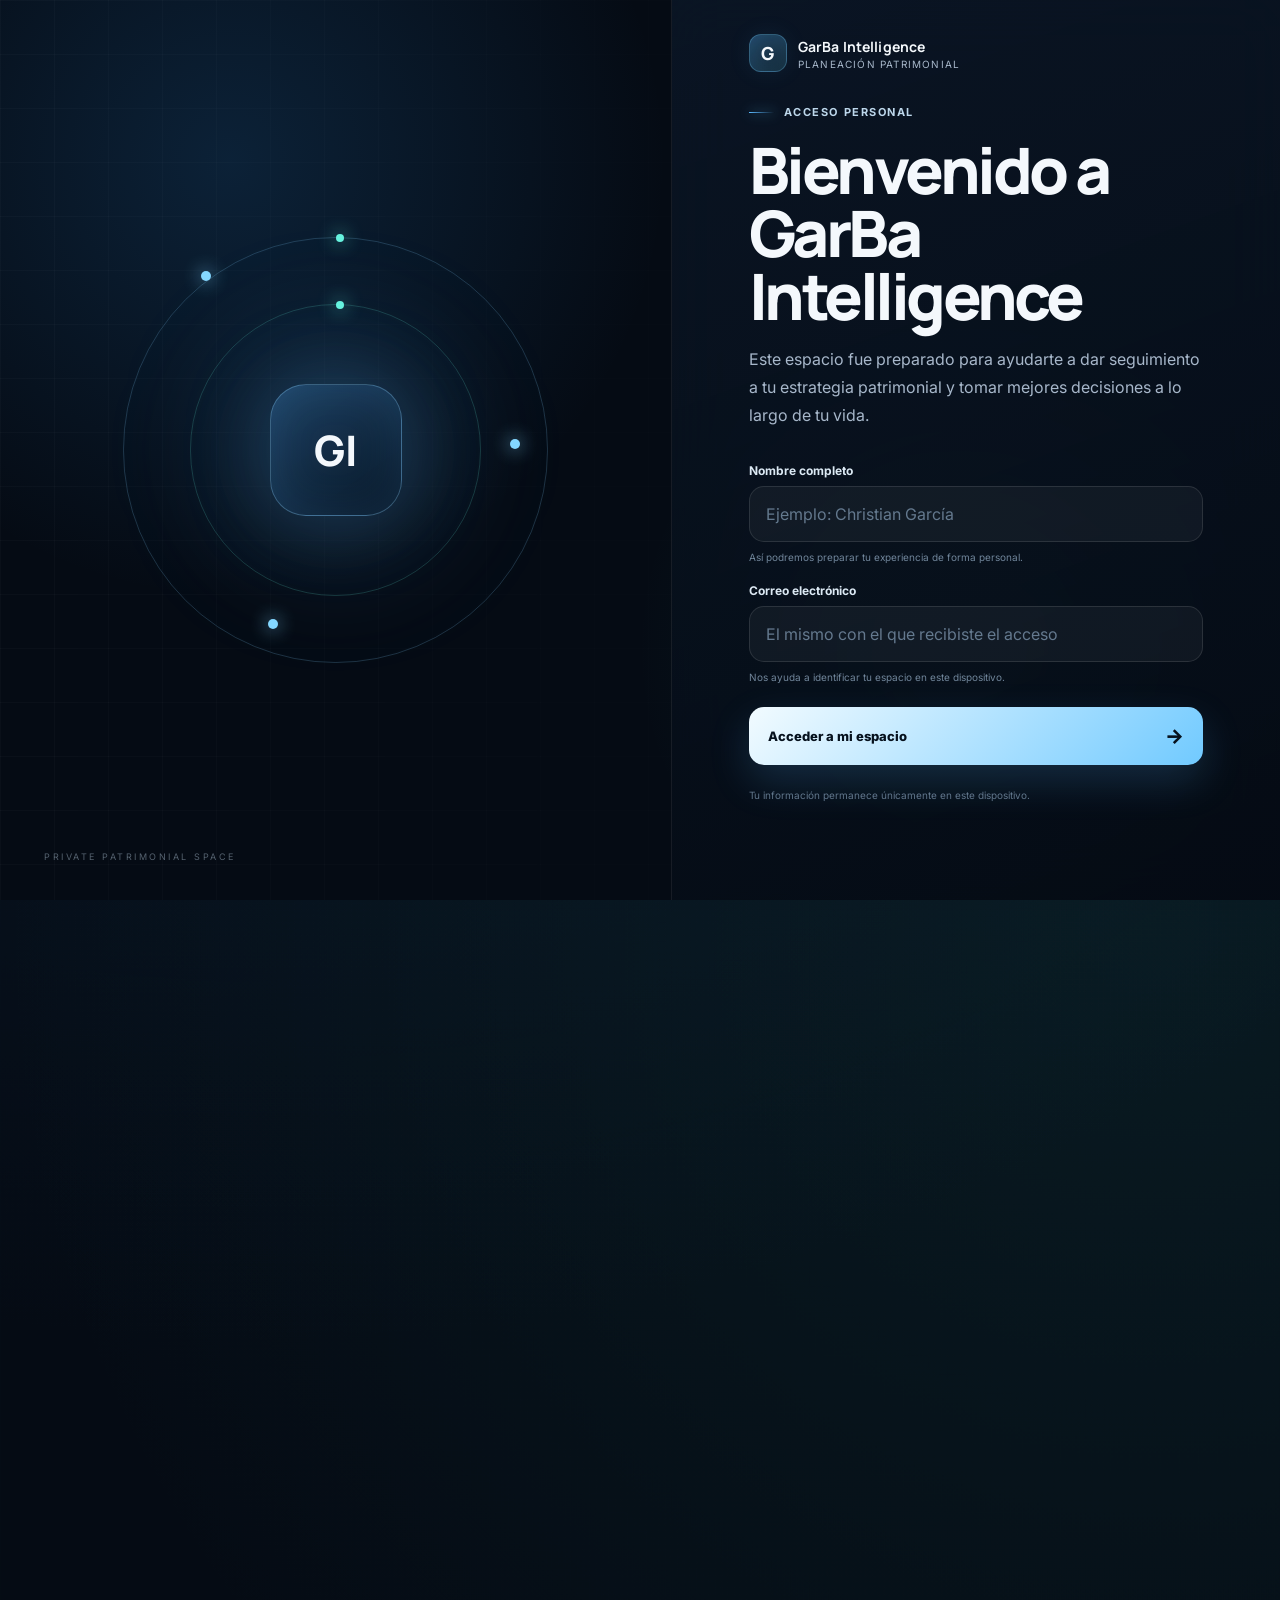
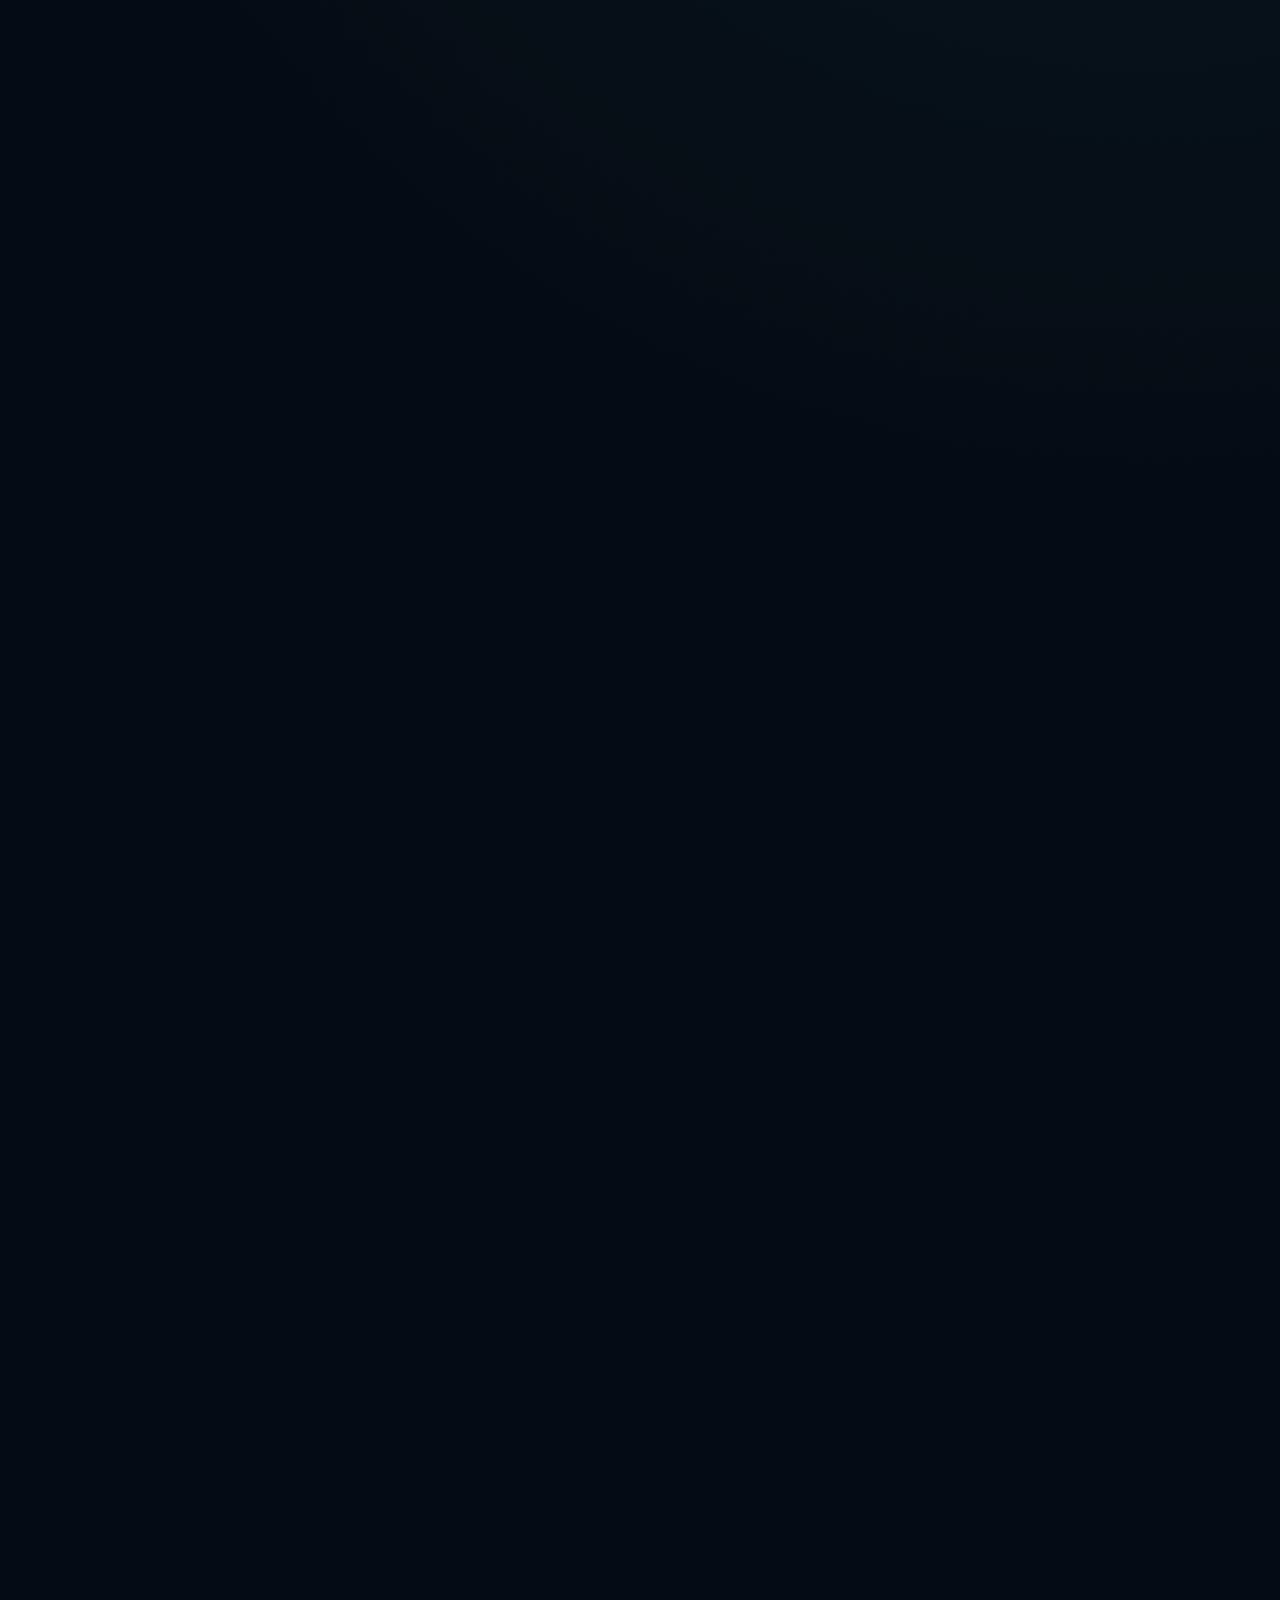
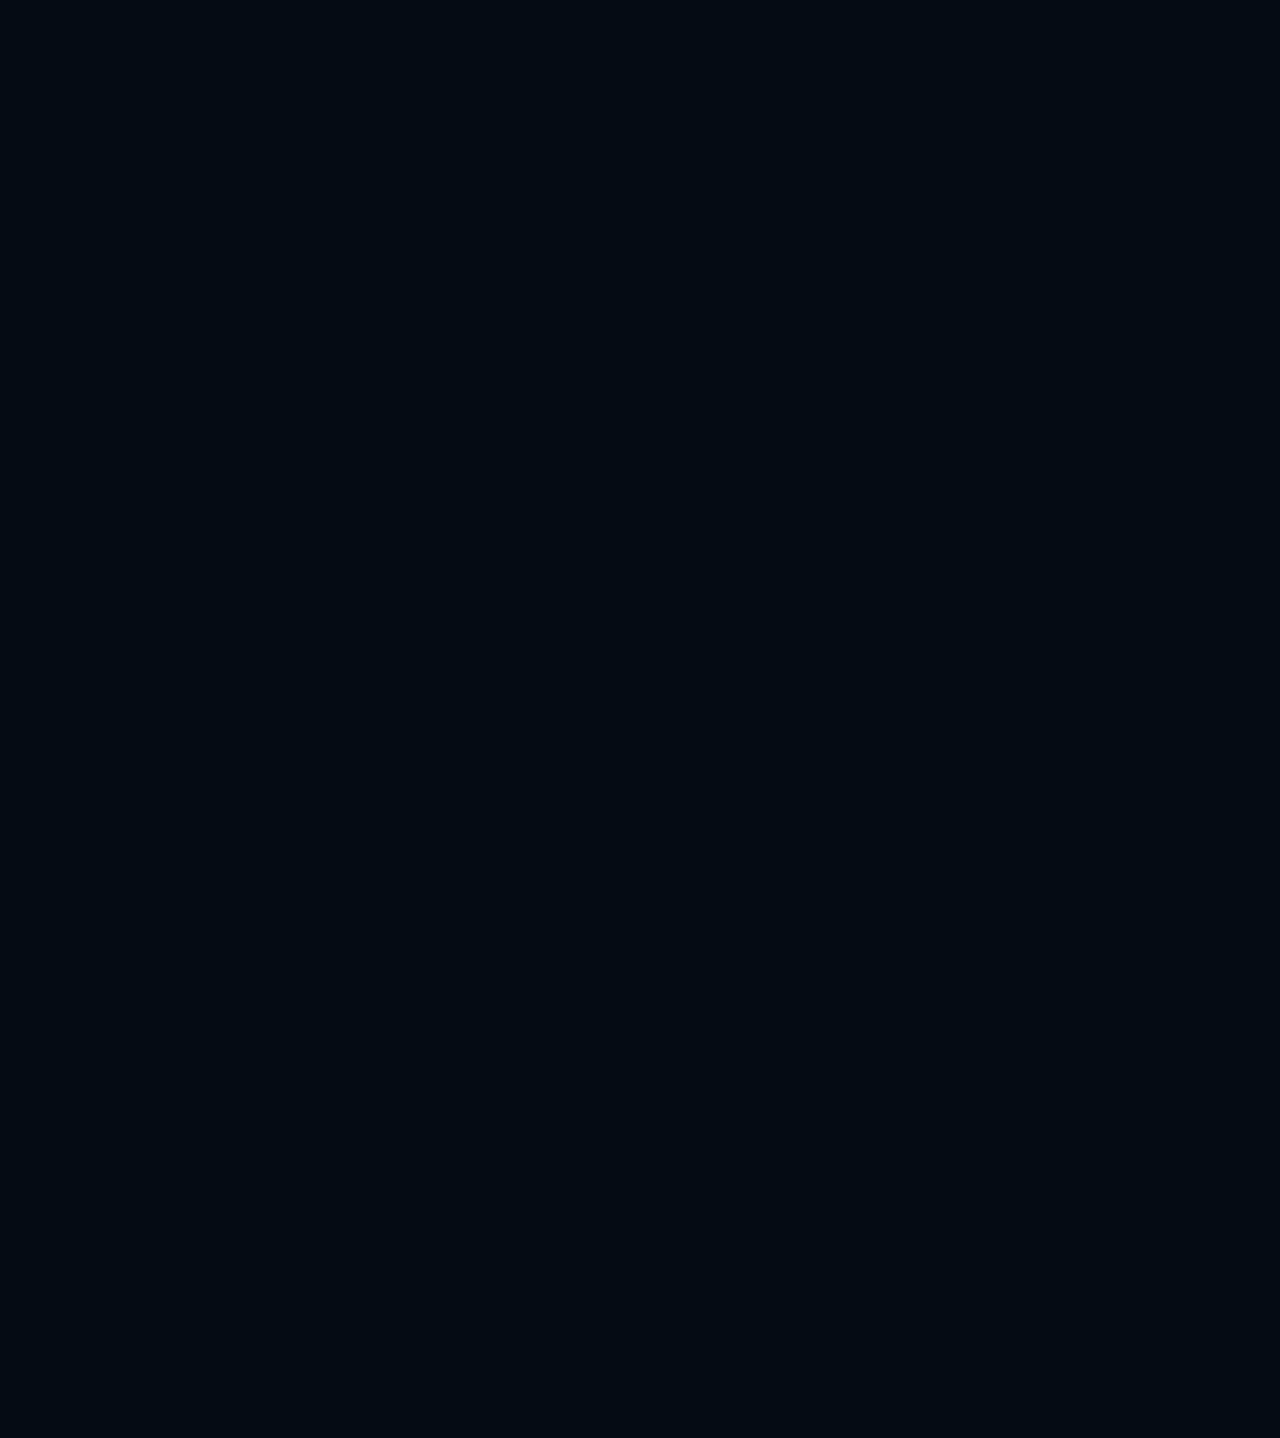
==== commit 3316673d: "Add files via upload" ====
--- a/index.html
+++ b/index.html
@@ -1,972 +1,288 @@
 <!doctype html>
 <html lang="es">
 <head>
-<meta charset="utf-8"/>
-<meta name="viewport" content="width=device-width, initial-scale=1"/>
-<title>Panel de Ingresos y Gastos Personales – Christian GarBa</title>
-
-<link rel="preconnect" href="https://fonts.gstatic.com" crossorigin>
-<link href="https://fonts.googleapis.com/css2?family=Inter:wght@400;600;700;800&display=swap" rel="stylesheet">
-<script src="https://cdn.jsdelivr.net/npm/chart.js@4.4.1/dist/chart.umd.min.js"></script>
-
-<style>
-  :root{
-    /* Paleta corporativa — elegante y sobria */
-    --brand:#0B5ED7;        /* Azul GarBa */
-    --brand-600:#0a4cc5;
-    --brand-700:#083ea7;
-    --ink:#0f172a;          /* Texto principal */
-    --ink-2:#334155;        /* Texto secundario */
-    --muted:#64748b;        /* Ayudas/contexto */
-    --bg:#0b1223;           /* Fondo app */
-    --panel:#0f172a;        /* Lienzo tarjetas */
-    --panel-2:#111827;      /* Variación oscura */
-    --line:#1f2937;         /* Divider sutil */
-    --ok:#22c55e;           /* Éxito */
-    --warn:#f59e0b;         /* Advertencia */
-    --err:#ef4444;          /* Error */
-    --paper:#ffffff;        /* Para impresiones */
-    --shadow: 0 10px 30px rgba(2,6,23,.25);
-    --radius: 14px;
-  }
-
-  *{box-sizing:border-box}
-  html,body{height:100%}
-  body{
-    margin:0; font-family:'Inter',system-ui,-apple-system,Segoe UI,Roboto,Arial,sans-serif;
-    background:
-      radial-gradient(1200px 600px at 100% -100%, rgba(11,94,215,.16), transparent 60%),
-      radial-gradient(1000px 600px at -10% 120%, rgba(11,94,215,.12), transparent 60%),
-      linear-gradient(180deg, #0b1223 0%, #0b1223 100%);
-    color:#e5e7eb;
-  }
-  a{color:inherit; text-decoration:none}
-
-  .wrap{max-width:1200px; margin:0 auto; padding:0 20px}
-
-  /* ---------- Header corporativo ---------- */
-  .header{
-    position:sticky; top:0; z-index:40;
-    background:linear-gradient(135deg, #0b1a36 0%, #0c1f42 60%, #0b1a36 100%);
-    border-bottom:1px solid rgba(255,255,255,.06);
-    box-shadow: var(--shadow);
-  }
-  .header-inner{
-    display:flex; justify-content:space-between; align-items:center; gap:16px;
-    padding:18px 20px;
-  }
-  .brand{
-    display:flex; align-items:center; gap:14px; min-width:0;
-  }
-  .brand img{height:48px; width:auto; display:block; object-fit:contain}
-  .brand h1{
-    margin:0; font-weight:800; letter-spacing:.2px;
-    font-size:clamp(18px, 2.2vw, 22px); color:#f8fafc;
-  }
-  .brand p{margin:2px 0 0; color:#cbd5e1; font-size:13px}
-  .actions{display:flex; gap:10px; flex-wrap:wrap}
-  .btn{
-    appearance:none; border:1px solid rgba(255,255,255,.12);
-    background:rgba(255,255,255,.06); color:#e5e7eb;
-    padding:10px 14px; border-radius:10px; font-weight:700; cursor:pointer;
-    transition:.2s; backdrop-filter:saturate(140%) blur(3px);
-  }
-  .btn:hover{transform:translateY(-1px); box-shadow:0 8px 20px rgba(0,0,0,.25)}
-  .btn.primary{background:var(--brand); border-color:var(--brand)}
-  .btn.ok{background:rgba(34,197,94,.12); border-color:rgba(34,197,94,.35); color:#d1fae5}
-  .btn.danger{background:rgba(239,68,68,.14); border-color:rgba(239,68,68,.35); color:#fee2e2}
-
-  /* ---------- Tabs tipo pills ---------- */
-  .tabs{
-    border-top:1px solid rgba(255,255,255,.06);
-    background:linear-gradient(180deg, rgba(255,255,255,.02), transparent);
-  }
-  .tabs-inner{
-    display:flex; gap:10px; padding:12px 20px; overflow-x:auto;
-  }
-  .tab{
-    border:1px solid rgba(255,255,255,.12);
-    background:rgba(255,255,255,.04);
-    color:#cbd5e1; font-weight:700; padding:10px 14px; border-radius:999px;
-    white-space:nowrap; cursor:pointer; transition:.2s;
-  }
-  .tab:hover{border-color:rgba(255,255,255,.25)}
-  .tab.active{background:var(--brand); border-color:var(--brand); color:#fff}
-
-  /* ---------- Layout / Cards ---------- */
-  .content{padding:24px 0 32px}
-  .grid{display:grid; gap:16px}
-  @media(min-width:768px){
-    .grid-2{grid-template-columns:repeat(2,1fr)}
-    .grid-3{grid-template-columns:repeat(3,1fr)}
-    .grid-4{grid-template-columns:repeat(4,1fr)}
-  }
-  .card{
-    background:linear-gradient(180deg, rgba(255,255,255,.02), rgba(255,255,255,.00));
-    border:1px solid rgba(255,255,255,.08);
-    border-radius:var(--radius);
-    padding:18px; box-shadow:0 8px 20px rgba(2,6,23,.25);
-  }
-  .title{margin:0 0 8px; font-size:18px; font-weight:800; color:#eaf2ff}
-  .sub{margin:0; color:#a7b1c2; font-size:13px}
-  .muted{color:#94a3b8; font-size:12px}
-
-  /* Form */
-  label{font-size:12px; color:#cbd5e1; font-weight:600}
-  input,select,textarea{
-    width:100%; padding:12px 12px; margin-top:6px;
-    border:1px solid rgba(255,255,255,.14); border-radius:10px;
-    background:rgba(255,255,255,.04); color:#fff; outline:none; transition:.15s;
-  }
-  input:focus,select:focus,textarea:focus{
-    border-color:var(--brand); box-shadow:0 0 0 4px rgba(11,94,215,.25);
-  }
-
-  /* Tabla */
-  .table-wrap{overflow:auto; border-radius:12px; border:1px solid rgba(255,255,255,.08)}
-  table{width:100%; border-collapse:collapse}
-  thead th{
-    position:sticky; top:0; z-index:1;
-    background:rgba(255,255,255,.04); color:#e5e7eb;
-    font-size:12px; letter-spacing:.4px; text-transform:uppercase;
-    border-bottom:1px solid rgba(255,255,255,.08); padding:10px;
-  }
-  td{
-    border-bottom:1px solid rgba(255,255,255,.06); padding:10px; font-size:14px; color:#e2e8f0;
-  }
-
-  /* KPIs */
-  .kpi{
-    background:linear-gradient(180deg, rgba(255,255,255,.02), rgba(255,255,255,.00));
-    border:1px solid rgba(255,255,255,.08); border-radius:12px; padding:16px; text-align:center;
-  }
-
-  .badge{display:inline-block; padding:4px 8px; border-radius:999px; font-size:12px; font-weight:700}
-  .b-green{background:rgba(34,197,94,.15); color:#bbf7d0; border:1px solid rgba(34,197,94,.35)}
-  .b-red{background:rgba(239,68,68,.15); color:#fecaca; border:1px solid rgba(239,68,68,.35)}
-
-  .pill{padding:6px 10px; border-radius:999px; font-size:12px; font-weight:700}
-  .pill.red{background:rgba(239,68,68,.15); color:#fecaca}
-  .pill.yellow{background:rgba(245,158,11,.18); color:#fde68a}
-  .pill.green{background:rgba(34,197,94,.15); color:#bbf7d0}
-
-  .progress{width:100%; height:10px; border-radius:999px; background:rgba(255,255,255,.06); overflow:hidden}
-  .progress > div{height:100%; background:var(--brand)}
-
-  /* Footer */
-  .footer{
-    margin-top:28px; background:#0b1327;
-    border-top:1px solid rgba(255,255,255,.06); padding:24px 0; text-align:center;
-  }
-
-  /* Impresión básica */
-  @media print{
-    body{background:#fff; color:#000}
-    .header, .tabs{display:none}
-    .card{border:1px solid #e5e7eb; box-shadow:none; background:#fff}
-    .title{color:#0b1a36}
-  }
-</style>
+  <meta charset="utf-8" />
+  <meta name="viewport" content="width=device-width, initial-scale=1" />
+  <meta name="description" content="GarBa Intelligence: herramientas premium de planeación patrimonial para retiro, control financiero y protección familiar." />
+  <meta name="theme-color" content="#07111f" />
+  <title>GarBa Intelligence | Planeación Patrimonial</title>
+  <link rel="preconnect" href="https://fonts.googleapis.com">
+  <link rel="preconnect" href="https://fonts.gstatic.com" crossorigin>
+  <link href="https://fonts.googleapis.com/css2?family=Inter:wght@400;500;600;700;800&family=Manrope:wght@500;600;700;800&display=swap" rel="stylesheet">
+  <link rel="stylesheet" href="assets/css/styles.css" />
 </head>
-<body>
-
-  <!-- HEADER -->
-  <header class="header">
-    <div class="wrap header-inner">
-      <div class="brand">
-        <img src="logo-garba.png" alt="Christian GarBa – Seguros con Estrategia">
+<body class="session-pending">
+  <section class="access-gate" id="accessGate" aria-labelledby="accessTitle">
+    <div class="access-gate__visual" aria-hidden="true">
+      <div class="access-constellation">
+        <span class="access-ring access-ring--one"></span>
+        <span class="access-ring access-ring--two"></span>
+        <span class="access-core">GI</span>
+        <span class="access-node access-node--one"></span>
+        <span class="access-node access-node--two"></span>
+        <span class="access-node access-node--three"></span>
+      </div>
+    </div>
+    <div class="access-gate__panel">
+      <a class="access-brand" href="#" aria-label="GarBa Intelligence">
+        <span class="brand-mark">G</span>
+        <span class="brand-copy"><strong>GarBa Intelligence</strong><small>Planeación Patrimonial</small></span>
+      </a>
+      <div class="access-gate__copy">
+        <span class="eyebrow"><i></i> Acceso personal</span>
+        <h1 id="accessTitle">Bienvenido a GarBa Intelligence</h1>
+        <p>Este espacio fue preparado para ayudarte a dar seguimiento a tu estrategia patrimonial y tomar mejores decisiones a lo largo de tu vida.</p>
+      </div>
+      <form class="access-form" id="accessForm">
+        <label>
+          <span>Nombre completo</span>
+          <input id="fullName" name="fullName" type="text" autocomplete="name" placeholder="Ejemplo: Christian García" required>
+          <small>Así podremos preparar tu experiencia de forma personal.</small>
+        </label>
+        <label>
+          <span>Correo electrónico</span>
+          <input id="email" name="email" type="email" autocomplete="email" placeholder="El mismo con el que recibiste el acceso" required>
+          <small>Nos ayuda a identificar tu espacio en este dispositivo.</small>
+        </label>
+        <button class="access-submit" type="submit">Acceder a mi espacio <span>→</span></button>
+      </form>
+      <p class="access-privacy">Tu información permanece únicamente en este dispositivo.</p>
+
+      <div class="access-preparing" id="accessPreparing" aria-live="polite" aria-hidden="true">
+        <div class="access-preparing__pulse"><span></span></div>
+        <p>Preparando tu espacio patrimonial…</p>
+        <small>Personalizando tu experiencia</small>
+      </div>
+    </div>
+  </section>
+
+  <div class="portal-shell" id="portalShell" aria-hidden="true">
+  <div class="ambient ambient-one"></div>
+  <div class="ambient ambient-two"></div>
+  <div class="grid-overlay"></div>
+
+  <header class="site-header" id="inicio">
+    <a class="brand" href="#inicio" aria-label="GarBa Intelligence, inicio">
+      <span class="brand-mark" aria-hidden="true">G</span>
+      <span class="brand-copy">
+        <strong>GarBa Intelligence</strong>
+        <small>Planeación Patrimonial</small>
+      </span>
+    </a>
+    <nav class="desktop-nav" aria-label="Navegación principal">
+      <a href="#origen">Origen</a>
+      <a href="#herramientas">Herramientas</a>
+      <a href="#acceso">Tu acceso</a>
+      <a href="#acerca">Acerca de GarBa</a>
+    </nav>
+    <div class="user-menu">
+      <button class="user-menu__trigger" id="userMenuTrigger" type="button" aria-expanded="false" aria-controls="userMenuPanel">
+        <span class="user-avatar" data-user-initial>C</span>
+        <span class="user-menu__copy"><small>Espacio de</small><strong data-user-first-name>Usuario</strong></span>
+        <span class="user-menu__chevron">⌄</span>
+      </button>
+      <div class="user-menu__panel" id="userMenuPanel" hidden>
+        <div class="user-menu__identity"><strong data-user-full-name></strong><span data-user-email></span></div>
+        <button type="button" data-session-action="change">Cambiar de usuario</button>
+        <button type="button" data-session-action="logout">Cerrar sesión</button>
+      </div>
+    </div>
+  </header>
+
+  <main>
+    <section class="hero section-shell">
+      <div class="hero-copy reveal">
+        <span class="eyebrow"><i></i> Tu espacio privado de planeación patrimonial</span>
+        <p class="personal-welcome">Bienvenido nuevamente, <strong data-user-first-name>Usuario</strong>.</p>
+        <h1>Tres herramientas.<br><span>Una sola intención:</span><br>ayudarte a tomar mejores decisiones.</h1>
+        <p>
+          <span data-user-first-name>Usuario</span>, este es tu espacio personal para comprender tu situación financiera, proyectar escenarios y convertir información compleja en decisiones claras y accionables.
+        </p>
+        <div class="hero-actions">
+          <a class="button button-primary" href="#herramientas">Conocer las herramientas</a>
+          <a class="button button-secondary" href="#origen">Descubrir por qué existen</a>
+        </div>
+        <div class="trust-row" aria-label="Principios de experiencia">
+          <span>Privado en tu navegador</span>
+          <span>Sin registros innecesarios</span>
+          <span>Diseñado para avanzar a tu ritmo</span>
+        </div>
+      </div>
+
+      <div class="hero-visual reveal" aria-label="Visualización patrimonial">
+        <div class="orbital-card">
+          <div class="orbital-topline">
+            <span>Patrimonio integral</span>
+            <span class="live-pill">Análisis activo</span>
+          </div>
+          <div class="orbital-stage">
+            <div class="orbit orbit-a"></div>
+            <div class="orbit orbit-b"></div>
+            <div class="core">
+              <small>Visión</small>
+              <strong>360°</strong>
+            </div>
+            <div class="metric metric-one"><small>Retiro</small><strong>Proyección</strong></div>
+            <div class="metric metric-two"><small>Flujo</small><strong>Control</strong></div>
+            <div class="metric metric-three"><small>Familia</small><strong>Protección</strong></div>
+          </div>
+          <div class="orbital-footer">
+            <div><small>Decisiones</small><strong>Con contexto</strong></div>
+            <div><small>Escenarios</small><strong>Modificables</strong></div>
+            <div><small>Resultados</small><strong>Descargables</strong></div>
+          </div>
+        </div>
+      </div>
+    </section>
+
+    <section class="section-shell origin" id="origen">
+      <div class="section-heading reveal">
+        <span class="eyebrow"><i></i> El origen</span>
+        <h2>Fueron creadas para que una buena decisión no dependa de entender términos complicados.</h2>
+      </div>
+      <div class="origin-grid">
+        <article class="glass-panel reveal">
+          <span class="panel-index">01</span>
+          <h3>Traducir complejidad</h3>
+          <p>Convierten cifras, compromisos y metas en una lectura clara de tu situación actual y de lo que podría ocurrir si mantienes o modificas ciertas decisiones.</p>
+        </article>
+        <article class="glass-panel reveal">
+          <span class="panel-index">02</span>
+          <h3>Dar seguimiento</h3>
+          <p>Tu vida cambia. Estas herramientas están pensadas para actualizarse, comparar momentos y ayudarte a mantener el rumbo sin empezar desde cero.</p>
+        </article>
+        <article class="glass-panel reveal">
+          <span class="panel-index">03</span>
+          <h3>Impulsar acción</h3>
+          <p>No buscan llenarte de datos, sino mostrar prioridades, brechas y oportunidades para que sepas qué atender primero y por qué.</p>
+        </article>
+      </div>
+    </section>
+
+    <section class="section-shell access-story" id="acceso">
+      <div class="access-card reveal">
         <div>
-          <h1>Panel de Ingresos y Gastos Personales</h1>
-          <p>Finanzas con Propósito — Christian GarBa</p>
-        </div>
-      </div>
-      <div class="actions">
-        <button id="btnGuardar" class="btn">Guardar</button>
-        <button id="btnCSV" class="btn ok">Exportar Excel (CSV)</button>
-        <button id="btnPDF" class="btn danger">Reporte PDF</button>
-      </div>
-    </div>
-
-    <!-- TABS -->
-    <nav class="tabs">
-      <div class="wrap tabs-inner">
-        <button class="tab active" data-tab="registros">Registros</button>
-        <button class="tab" data-tab="resumen">Resumen Inteligente</button>
-        <button class="tab" data-tab="dashboard">Dashboard Visual</button>
-        <button class="tab" data-tab="metas">Metas y Propósito</button>
-        <button class="tab" data-tab="logros">Logros</button>
-      </div>
-    </nav>
-  </header>
-
-  <!-- CONTENIDO -->
-  <main class="wrap content">
-
-    <!-- REGISTROS -->
-    <section id="registros" class="tabpane">
-      <div id="bienvenida" class="card" style="display:none">
-        <h3 class="title">👋 Bienvenido</h3>
-        <p class="sub">Personaliza tu panel. Tus datos se guardan <b>solo en tu navegador</b>.</p>
-        <div class="grid grid-2" style="margin-top:12px">
-          <div><label>Tu nombre<input id="inNombre" placeholder="Tu nombre"/></label></div>
-          <div><label>Tu correo<input id="inEmail" type="email" placeholder="tu@email.com"/></label></div>
-        </div>
-      </div>
-
-      <div class="card">
-        <div style="display:flex; justify-content:space-between; align-items:center; gap:10px; flex-wrap:wrap">
+          <span class="eyebrow"><i></i> ¿Cómo llegaron a ti?</span>
+          <h2>Estas herramientas tienen valor porque fueron diseñadas para acompañar decisiones reales.</h2>
+        </div>
+        <div class="access-options">
+          <div class="access-option">
+            <span class="icon">✦</span>
+            <div><h3>Como parte de tu estrategia</h3><p>Pudiste recibirlas al contratar una estrategia patrimonial con GarBa Seguros con Estrategia.</p></div>
+          </div>
+          <div class="access-option">
+            <span class="icon">♡</span>
+            <div><h3>Como un obsequio con intención</h3><p>También pudieron llegar a ti porque alguien cercano quiso compartirte una herramienta útil para tu futuro.</p></div>
+          </div>
+        </div>
+      </div>
+    </section>
+
+    <section class="section-shell tools" id="herramientas">
+      <div class="section-heading reveal">
+        <span class="eyebrow"><i></i> Tu centro de inteligencia patrimonial</span>
+        <h2><span data-user-first-name>Usuario</span>, estas son tus herramientas.</h2>
+        <p>Cada experiencia fue preparada para acompañarte de forma independiente y conservar tus avances en este dispositivo.</p>
+      </div>
+
+      <div class="tool-grid">
+        <article class="tool-card tool-retirement reveal">
+          <div class="tool-glow"></div>
+          <div class="tool-number">01</div>
+          <div class="tool-icon"><span></span></div>
+          <div class="tool-content">
+            <span class="tool-kicker">Proyección patrimonial</span>
+            <h3>Mi Ruta de Retiro</h3>
+            <p class="tool-subtitle">Ya tengo mi plan, ¿ahora qué sigue?</p>
+            <p>Integra retiro, AFORE, ahorro, vivienda, hipoteca e ingresos para conocer tu avance y probar decisiones futuras.</p>
+            <ul>
+              <li>Fotografía patrimonial actual</li>
+              <li>Brecha e ingreso estimado</li>
+              <li>Escenarios y recomendaciones</li>
+            </ul>
+          </div>
+          <a class="tool-button" href="mi-ruta-de-retiro/">Abrir Mi Ruta de Retiro <span>→</span></a>
+        </article>
+
+        <article class="tool-card tool-control reveal">
+          <div class="tool-glow"></div>
+          <div class="tool-number">02</div>
+          <div class="tool-icon"><span></span></div>
+          <div class="tool-content">
+            <span class="tool-kicker">Flujo y decisiones</span>
+            <h3>Control Financiero Mensual</h3>
+            <p class="tool-subtitle">Entiende a dónde va tu dinero.</p>
+            <p>Organiza ingresos, gastos, deuda, ahorro y compromisos para descubrir tu capacidad real y construir un plan mensual.</p>
+            <ul>
+              <li>Distribución del flujo</li>
+              <li>Puntos de fuga y endeudamiento</li>
+              <li>Plan mensual editable</li>
+            </ul>
+          </div>
+          <a class="tool-button" href="control-financiero-mensual/">Abrir Control Financiero <span>→</span></a>
+        </article>
+
+        <article class="tool-card tool-protection reveal">
+          <div class="tool-glow"></div>
+          <div class="tool-number">03</div>
+          <div class="tool-icon"><span></span></div>
+          <div class="tool-content">
+            <span class="tool-kicker">Prevención familiar</span>
+            <h3>Radar de Protección Familiar</h3>
+            <p class="tool-subtitle">Identifica lo que hoy podría dejarte vulnerable.</p>
+            <p>Evalúa fondo de emergencia, seguros, ingresos, vivienda, educación, deudas y organización patrimonial.</p>
+            <ul>
+              <li>Radar por categorías</li>
+              <li>Riesgos y prioridades</li>
+              <li>Plan de acción personalizado</li>
+            </ul>
+          </div>
+          <a class="tool-button" href="radar-proteccion-familiar/">Abrir Radar de Protección <span>→</span></a>
+        </article>
+      </div>
+    </section>
+
+    <section class="section-shell principles">
+      <div class="principles-grid reveal">
+        <div><strong>01</strong><span>Información clara</span><p>Sin tecnicismos innecesarios.</p></div>
+        <div><strong>02</strong><span>Escenarios modificables</span><p>Para explorar antes de decidir.</p></div>
+        <div><strong>03</strong><span>Control del usuario</span><p>Tus datos permanecen en tu navegador.</p></div>
+        <div><strong>04</strong><span>Resultados accionables</span><p>Lectura, prioridades y siguientes pasos.</p></div>
+      </div>
+    </section>
+
+    <section class="section-shell about" id="acerca">
+      <div class="about-card reveal">
+        <div class="about-identity">
+          <div class="portrait-placeholder">CG</div>
           <div>
-            <h3 class="title">Nuevo registro</h3>
-            <p class="sub">Añade movimientos para activar el análisis.</p>
-          </div>
-        </div>
-        <div class="grid grid-3" style="margin-top:12px">
-          <div><label>Fecha<input id="rFecha" type="date"/></label></div>
-          <div>
-            <label>Categoría
-              <select id="rCategoria"><option>Gasto</option><option>Ingreso</option></select>
-            </label>
-          </div>
-          <div>
-            <label>Subcategoría
-              <select id="rSubcat"></select>
-            </label>
-          </div>
-          <div><label>Descripción<input id="rDesc" placeholder="Descripción"/></label></div>
-          <div><label>Monto<input id="rMonto" type="number" step="0.01" placeholder="0.00"/></label></div>
-          <div>
-            <label>Método de pago
-              <select id="rMetodo">
-                <option value="">Método de pago</option>
-                <option>Efectivo</option><option>Tarjeta Débito</option>
-                <option>Tarjeta Crédito</option><option>Transferencia</option><option>Otro</option>
-              </select>
-            </label>
-          </div>
-          <div style="grid-column:1/-1"><label>Notas<input id="rNotas" placeholder="Notas (opcional)"/></label></div>
-        </div>
-        <div style="margin-top:12px">
-          <button id="btnAddReg" class="btn primary">Agregar registro</button>
-        </div>
-      </div>
-
-      <div class="card">
-        <div style="display:flex; justify-content:space-between; align-items:center; gap:10px; flex-wrap:wrap">
-          <h3 class="title">🎯 Presupuestos mensuales</h3>
-          <button id="btnTogglePres" class="btn">Agregar</button>
-        </div>
-        <div id="boxPres" class="card" style="background:rgba(11,94,215,.06); border:1px solid rgba(11,94,215,.25); display:none; margin-top:12px">
-          <div class="grid grid-3">
-            <div><label>Categoría<select id="pCat"></select></label></div>
-            <div><label>Límite mensual<input id="pMonto" type="number" step="0.01" placeholder="0.00"/></label></div>
-            <div style="display:flex; align-items:end"><button id="btnSavePres" class="btn primary" style="width:100%">Guardar presupuesto</button></div>
-          </div>
-        </div>
-        <div id="listaPres" style="margin-top:12px"></div>
-      </div>
-
-      <div class="card">
-        <h3 class="title">Historial</h3>
-        <div class="table-wrap" style="margin-top:10px">
-          <table>
-            <thead>
-              <tr>
-                <th>Fecha</th><th>Categoría</th><th>Subcategoría</th><th>Descripción</th>
-                <th style="text-align:right">Monto</th><th>Método</th><th style="text-align:center">Acción</th>
-              </tr>
-            </thead>
-            <tbody id="tbodyReg"></tbody>
-          </table>
-        </div>
-      </div>
-    </section>
-
-    <!-- RESUMEN -->
-    <section id="resumen" class="tabpane" style="display:none">
-      <div class="card">
-        <div style="display:flex; justify-content:space-between; align-items:center; gap:10px; flex-wrap:wrap">
-          <div>
-            <h3 class="title">Resumen inteligente</h3>
-            <p class="sub">Tus cifras clave por mes.</p>
-          </div>
-          <div style="display:flex; gap:10px; align-items:center">
-            <select id="selMes" class="btn" style="padding:10px 12px; border-radius:10px"></select>
-            <button id="btnMail" class="btn primary">Enviar por correo</button>
-          </div>
-        </div>
-        <div class="grid grid-4" id="kpis" style="margin-top:12px">
-          <div class="kpi"><div class="muted">Total Ingresos</div><div id="kIngreso" style="font-size:24px; font-weight:800; color:#86efac">$0.00</div></div>
-          <div class="kpi"><div class="muted">Total Gastos</div><div id="kGasto"   style="font-size:24px; font-weight:800; color:#fecaca">$0.00</div></div>
-          <div class="kpi"><div class="muted">Balance</div><div id="kBal"      style="font-size:24px; font-weight:800">$0.00</div></div>
-          <div class="kpi"><div class="muted">% Ahorro</div><div id="kAh"       style="font-size:24px; font-weight:800; color:#c7d2fe">0.0%</div></div>
-        </div>
-      </div>
-
-      <div id="boxProy" class="card" style="display:none">
-        <h3 class="title">📈 Proyección de ahorro</h3>
-        <div class="grid grid-4" style="margin-top:10px">
-          <div class="kpi"><div class="muted">Mensual</div><div id="pMen" style="font-size:20px; font-weight:800; color:#e0e7ff">$0.00</div></div>
-          <div class="kpi"><div class="muted">Trimestral</div><div id="pTri" style="font-size:20px; font-weight:800; color:#e0e7ff">$0.00</div></div>
-          <div class="kpi"><div class="muted">Semestral</div><div id="pSem" style="font-size:20px; font-weight:800; color:#e0e7ff">$0.00</div></div>
-          <div class="kpi"><div class="muted">Anual</div><div id="pAnu" style="font-size:20px; font-weight:800; color:#e0e7ff">$0.00</div></div>
-        </div>
-        <p class="muted" style="margin-top:8px">Basado en tu promedio de ahorro de los meses con datos.</p>
-      </div>
-
-      <div class="card">
-        <h3 class="title">Gasto por categoría (mes)</h3>
-        <div id="listaGastoCat" style="margin-top:10px"></div>
-      </div>
-    </section>
-
-    <!-- DASHBOARD -->
-    <section id="dashboard" class="tabpane" style="display:none">
-      <div class="card">
-        <h3 class="title">📊 Evolución mensual (Año <span id="lblYear"></span>)</h3>
-        <canvas id="chLine" height="300" style="margin-top:6px"></canvas>
-      </div>
-      <div class="grid grid-2">
-        <div class="card">
-          <h3 class="title">Ingresos vs Gastos (mes)</h3>
-          <canvas id="chBar" height="260" style="margin-top:6px"></canvas>
-        </div>
-        <div class="card">
-          <h3 class="title">Distribución de Gastos (mes)</h3>
-          <canvas id="chPie" height="260" style="margin-top:6px"></canvas>
-        </div>
-      </div>
-
-      <div class="card" style="text-align:center">
-        <h3 class="title">Índice GarBa de Control Financiero</h3>
-        <div style="display:flex; justify-content:center; margin-top:8px">
-          <div style="position:relative; width:260px; height:260px">
-            <svg viewBox="0 0 200 200" style="transform:rotate(-90deg); width:100%; height:100%">
-              <circle cx="100" cy="100" r="80" fill="none" stroke="#1f2937" stroke-width="20"></circle>
-              <circle id="arcIndice" cx="100" cy="100" r="80" fill="none" stroke="var(--brand)" stroke-width="20" stroke-linecap="round" stroke-dasharray="0 502.4"></circle>
-            </svg>
-            <div style="position:absolute; inset:0; display:flex; flex-direction:column; align-items:center; justify-content:center">
-              <div id="lblIndice" style="font-size:44px; color:#eaf2ff; font-weight:800">0</div>
-              <div class="muted">/ 100</div>
-            </div>
-          </div>
-        </div>
-        <p id="txtIndice" class="sub" style="text-align:center"></p>
-      </div>
-    </section>
-
-    <!-- METAS -->
-    <section id="metas" class="tabpane" style="display:none">
-      <div class="card">
-        <h3 class="title">Nueva meta</h3>
-        <div class="grid grid-4" style="margin-top:8px">
-          <div><label>Nombre de la meta<input id="mNom"/></label></div>
-          <div><label>Monto objetivo<input id="mObj" type="number" step="0.01"/></label></div>
-          <div><label>Plazo (ej: 6 meses)<input id="mPlazo"/></label></div>
-          <div><label>Ahorro acumulado<input id="mAh" type="number" step="0.01"/></label></div>
-        </div>
-        <button id="btnAddMeta" class="btn primary" style="margin-top:12px">Agregar meta</button>
-      </div>
-      <div id="listaMetas" class="grid" style="margin-top:12px"></div>
-    </section>
-
-    <!-- LOGROS -->
-    <section id="logros" class="tabpane" style="display:none">
-      <div class="card" style="text-align:center; background:linear-gradient(90deg,#1e293b,#0B5ED7); border:1px solid rgba(255,255,255,.18)">
-        <div style="font-size:52px; margin-bottom:8px">🏆</div>
-        <h3 class="title">Sistema de logros GarBa</h3>
-        <p class="sub">Tu progreso en control financiero</p>
-        <p style="margin:8px 0 0"><b id="countLogros">0</b> de <b id="totalLogros">0</b> logros</p>
-        <div class="progress" style="margin:14px auto 4px; max-width:520px"><div id="progLogros" style="width:0%"></div></div>
-      </div>
-
-      <div id="listaLogros" class="grid grid-2" style="margin-top:12px"></div>
-
-      <div class="card" style="background:rgba(11,94,215,.06); border:1px solid rgba(11,94,215,.25)">
-        <h3 class="title">💡 Cómo desbloquear más logros</h3>
-        <ul style="margin:8px 0 0 18px; color:#cbd5e1;">
-          <li>Registra movimientos diariamente para “Disciplina semanal”.</li>
-          <li>Define presupuestos en ≥3 categorías para “Planificador”.</li>
-          <li>Mantén balance positivo 3 meses para “Ahorro exitoso”.</li>
-          <li>Llega a Índice GarBa 80+ para “Elite”.</li>
-          <li>Completa una meta al 100% para “Cumplidor”.</li>
-        </ul>
-      </div>
-    </section>
-
+            <span class="eyebrow"><i></i> Acompañamiento profesional</span>
+            <h2>Christian García</h2>
+            <p>Asesor patrimonial · GarBa Seguros con Estrategia</p>
+          </div>
+        </div>
+        <div class="about-copy">
+          <blockquote>“No vendo miedo; acompaño decisiones con estrategia.”</blockquote>
+          <p>GarBa Intelligence fue creado para que cada persona pueda entender mejor su realidad, conversar con mayor claridad sobre su futuro y tomar decisiones patrimoniales con mayor intención.</p>
+        </div>
+      </div>
+    </section>
+
+    <section class="section-shell disclaimer">
+      <div class="disclaimer-card reveal">
+        <span>Información importante</span>
+        <p>Estas herramientas tienen fines informativos y de orientación. Sus resultados dependen de los datos y supuestos capturados, no constituyen una promesa de rendimiento ni sustituyen asesoría financiera, fiscal, legal, médica o de seguros personalizada.</p>
+      </div>
+    </section>
   </main>
 
-  <!-- FOOTER -->
-  <footer class="footer">
-    <div class="wrap">
-      <div style="font-weight:800">Christian GarBa – Seguros con Estrategia®️</div>
-      <div class="muted" style="margin-top:6px">📩 christian.garcia@sfgarba.com.mx · 📞 662 417 6032</div>
-      <div class="muted" style="margin-top:6px">🔒 Tus datos se guardan solo en tu navegador</div>
-    </div>
+  <footer>
+    <div class="footer-brand"><strong>GarBa Intelligence</strong><span>Planeación Patrimonial</span></div>
+    <p>GarBa Seguros con Estrategia · Christian García</p>
+    <p>© <span id="year"></span> Todos los derechos reservados.</p>
   </footer>
 
-<!-- ================== JS (tu lógica existente modernizada sin romper) ================== -->
-<script>
-(() => {
-  // ==== Estado / Persistencia ====
-  const LS = {
-    registros: 'garba-registros-html-v1',
-    metas: 'garba-metas-html-v1',
-    presupuestos: 'garba-pres-html-v1',
-    logros: 'garba-logros-html-v1',
-    usuario: 'garba-usuario-html-v1'
-  };
-  const getLS = (k, def) => { try { return JSON.parse(localStorage.getItem(k)) ?? def; } catch { return def; } };
-  const setLS = (k, v) => localStorage.setItem(k, JSON.stringify(v));
-
-  let registros = getLS(LS.registros, []);
-  let metas = getLS(LS.metas, []);
-  let presupuestos = getLS(LS.presupuestos, {});
-  let logros = getLS(LS.logros, []);
-  let usuario = getLS(LS.usuario, { nombre:'', email:'' });
-
-  // ==== Util ====
-  const $ = sel => document.querySelector(sel);
-  const $$ = sel => Array.from(document.querySelectorAll(sel));
-  const money = (n) => Number(n||0).toLocaleString('es-MX',{minimumFractionDigits:2, maximumFractionDigits:2});
-  const yearNow = new Date().getFullYear();
-  const meses = ['Enero','Febrero','Marzo','Abril','Mayo','Junio','Julio','Agosto','Septiembre','Octubre','Noviembre','Diciembre'];
-  const mesesShort = ['Ene','Feb','Mar','Abr','May','Jun','Jul','Ago','Sep','Oct','Nov','Dic'];
-
-  // ==== UI base ====
-  $('#lblYear').textContent = yearNow;
-  const selMes = $('#selMes');
-  meses.forEach((m,i)=> {
-    const o=document.createElement('option'); o.value=i; o.textContent=m; selMes.appendChild(o);
-  });
-  selMes.value = String(new Date().getMonth());
-
-  // ==== Tabs ====
-  $$('.tab').forEach(btn=>{
-    btn.addEventListener('click', ()=>{
-      $$('.tab').forEach(b=>b.classList.remove('active'));
-      btn.classList.add('active');
-      const id = btn.dataset.tab;
-      $$('.tabpane').forEach(p=>p.style.display='none');
-      $('#'+id).style.display='block';
-      if(id==='dashboard') { drawAllCharts(); }
-    });
-  });
-
-  // ==== Categorías / Subcategorías ====
-  const mapCats = {
-    'Ingreso': ['Salario','Negocio','Inversiones','Freelance','Otro'],
-    'Gasto': ['Vivienda','Transporte','Alimentación','Salud','Educación','Entretenimiento','Seguros','Ahorro','Otro']
-  };
-  const fillSubcats = () => {
-    const cat = $('#rCategoria').value;
-    const sel = $('#rSubcat'); sel.innerHTML = '<option value="">Seleccionar subcategoría</option>';
-    (mapCats[cat]||[]).forEach(s=>{
-      const o=document.createElement('option'); o.value=s; o.textContent=s; sel.appendChild(o);
-    });
-  };
-  $('#rCategoria').addEventListener('change', fillSubcats);
-  fillSubcats();
-
-  // Presupuesto categorías select
-  const fillPresCats = () => {
-    const sel = $('#pCat'); sel.innerHTML = '<option value="">Seleccionar categoría</option>';
-    (mapCats['Gasto']||[]).forEach(s=>{
-      const o=document.createElement('option'); o.value=s; o.textContent=s; sel.appendChild(o);
-    });
-  };
-  fillPresCats();
-
-  // ==== Bienvenida si no hay registros ====
-  const showBienvenida = () => {
-    $('#bienvenida').style.display = registros.length===0 ? 'block' : 'none';
-    $('#inNombre').value = usuario.nombre || '';
-    $('#inEmail').value = usuario.email || '';
-    $('#inNombre').addEventListener('input', ()=> { usuario.nombre = $('#inNombre').value; setLS(LS.usuario, usuario); });
-    $('#inEmail').addEventListener('input', ()=> { usuario.email = $('#inEmail').value; setLS(LS.usuario, usuario); });
-  };
-  showBienvenida();
-
-  // ==== Inputs nuevo registro ====
-  $('#rFecha').value = new Date().toISOString().slice(0,10);
-  $('#btnAddReg').addEventListener('click', ()=>{
-    const fecha = $('#rFecha').value;
-    const categoria = $('#rCategoria').value;
-    const subcategoria = $('#rSubcat').value;
-    const descripcion = $('#rDesc').value || '';
-    const monto = parseFloat($('#rMonto').value);
-    const metodoPago = $('#rMetodo').value || '';
-    const notas = $('#rNotas').value || '';
-    if(!fecha || isNaN(new Date(fecha).getTime())) return;
-    if(!subcategoria) return;
-    if(isNaN(monto) || monto<=0) return;
-
-    registros.unshift({
-      id: crypto.randomUUID(),
-      fecha, categoria, subcategoria, descripcion, monto, metodoPago, notas
-    });
-    setLS(LS.registros, registros);
-    renderRegistros();
-    showBienvenida();
-    updateAll();
-    $('#rDesc').value = ''; $('#rMonto').value = ''; $('#rMetodo').value = ''; $('#rNotas').value = '';
-  });
-
-  // ==== Render Registros ====
-  function renderRegistros(){
-    const tbody = $('#tbodyReg'); tbody.innerHTML='';
-    registros.forEach(r=>{
-      const tr=document.createElement('tr');
-      tr.innerHTML = `
-        <td>${r.fecha}</td>
-        <td><span class="badge ${r.categoria==='Ingreso'?'b-green':'b-red'}">${r.categoria}</span></td>
-        <td>${r.subcategoria}</td>
-        <td>${r.descripcion||''}</td>
-        <td style="text-align:right"><b>$${money(r.monto)}</b></td>
-        <td>${r.metodoPago||''}</td>
-        <td style="text-align:center"><button data-id="${r.id}" class="btn danger" style="padding:6px 10px">Eliminar</button></td>
-      `;
-      tbody.appendChild(tr);
-    });
-    tbody.querySelectorAll('button[data-id]').forEach(b=>{
-      b.addEventListener('click', ()=>{
-        const id=b.getAttribute('data-id');
-        registros = registros.filter(x=>x.id!==id);
-        setLS(LS.registros, registros);
-        renderRegistros(); updateAll(); showBienvenida();
-      });
-    });
-  }
-  renderRegistros();
-
-  // ==== Presupuestos ====
-  $('#btnTogglePres').addEventListener('click', ()=>{
-    const box=$('#boxPres'); box.style.display = box.style.display==='none'?'block':'none';
-  });
-  $('#btnSavePres').addEventListener('click', ()=>{
-    const c=$('#pCat').value; const m=parseFloat($('#pMonto').value);
-    if(!c || isNaN(m) || m<=0) return;
-    presupuestos[c]=m; setLS(LS.presupuestos, presupuestos); renderPres();
-    $('#boxPres').style.display='none'; $('#pCat').value=''; $('#pMonto').value='';
-    updateAll();
-  });
-  function renderPres(){
-    const cont=$('#listaPres'); cont.innerHTML='';
-    Object.entries(presupuestos).forEach(([cat,lim])=>{
-      const gastMes = gastoCatMes(cat, Number(selMes.value));
-      const pct = lim>0 ? (gastMes/lim)*100 : 0;
-      const pill = pct>=100?'red': pct>=80?'yellow':'green';
-      const div=document.createElement('div');
-      div.className='card';
-      div.innerHTML = `
-        <div style="display:flex; justify-content:space-between; align-items:center; gap:8px; flex-wrap:wrap">
-          <div><b>${cat}</b><div class="sub">$${money(gastMes)} / $${money(lim)}</div></div>
-          <div class="pill ${pill}">${pct.toFixed(1)}%</div>
-        </div>
-        <div class="progress" style="margin-top:10px"><div style="width:${Math.min(pct,100)}%"></div></div>
-        <div style="text-align:right; margin-top:10px">
-          <button data-cat="${cat}" class="btn danger">Eliminar</button>
-        </div>
-      `;
-      cont.appendChild(div);
-    });
-    cont.querySelectorAll('button[data-cat]').forEach(b=>{
-      b.addEventListener('click', ()=>{
-        const c=b.getAttribute('data-cat'); delete presupuestos[c]; setLS(LS.presupuestos, presupuestos); renderPres(); updateAll();
-      });
-    });
-    if(Object.keys(presupuestos).length===0){
-      cont.innerHTML = `<p class="muted" style="text-align:center">Sin presupuestos</p>`;
-    }
-  }
-  renderPres();
-
-  // ==== KPIs, cálculos por mes ====
-  function kpisPorMes(){
-    const acc = {}; // key yyyy-mm -> { ingresos, gastos, gastoCat{} }
-    registros.forEach(r=>{
-      const d=new Date(r.fecha); if(isNaN(d)) return;
-      const key = `${d.getFullYear()}-${String(d.getMonth()+1).padStart(2,'0')}`;
-      if(!acc[key]) acc[key] = { ingresos:0, gastos:0, gastoCat:{} };
-      if(r.categoria==='Ingreso'){ acc[key].ingresos += Number(r.monto)||0; }
-      else {
-        acc[key].gastos += Number(r.monto)||0;
-        acc[key].gastoCat[r.subcategoria] = (acc[key].gastoCat[r.subcategoria]||0) + (Number(r.monto)||0);
-      }
-    });
-    return acc;
-  }
-  const byMonth = () => kpisPorMes();
-
-  function gastoCatMes(cat, mesIndex){
-    const key=`${yearNow}-${String(mesIndex+1).padStart(2,'0')}`;
-    const obj = byMonth()[key] || { gastoCat:{} };
-    return obj.gastoCat[cat]||0;
-  }
-
-  function currentKPIs(){
-    const mesIndex = Number(selMes.value);
-    const key = `${yearNow}-${String(mesIndex+1).padStart(2,'0')}`;
-    const o = byMonth()[key] || { ingresos:0, gastos:0, gastoCat:{} };
-    const balance = o.ingresos - o.gastos;
-    const pAhorro = o.ingresos>0 ? (balance/o.ingresos)*100 : 0;
-    return { ...o, balance, pAhorro };
-  }
-
-  function updateResumen(){
-    const k = currentKPIs();
-    $('#kIngreso').textContent = '$'+money(k.ingresos);
-    $('#kGasto').textContent = '$'+money(k.gastos);
-    $('#kBal').textContent = '$'+money(k.balance);
-    $('#kAh').textContent = `${k.pAhorro.toFixed(1)}%`;
-
-    // Lista gasto por categoría
-    const cont = $('#listaGastoCat'); cont.innerHTML='';
-    const cats = Object.entries(k.gastoCat);
-    if(cats.length===0){ cont.innerHTML='<p class="muted">Sin gastos en este mes</p>'; }
-    else {
-      cats.forEach(([name,val])=>{
-        const row = document.createElement('div');
-        row.style.display='flex'; row.style.justifyContent='space-between'; row.style.margin='8px 0';
-        row.innerHTML = `<span>${name}</span><b>$${money(val)}</b>`;
-        cont.appendChild(row);
-      });
-    }
-
-    // Proyección (necesita ≥2 meses con datos)
-    const entries = Object.values(byMonth());
-    if(entries.length >= 2){
-      const prom = entries.reduce((s, m)=> s + ((m.ingresos||0)-(m.gastos||0)), 0)/entries.length;
-      $('#pMen').textContent = '$'+money(prom);
-      $('#pTri').textContent = '$'+money(prom*3);
-      $('#pSem').textContent = '$'+money(prom*6);
-      $('#pAnu').textContent = '$'+money(prom*12);
-      $('#boxProy').style.display='block';
-    } else { $('#boxProy').style.display='none'; }
-  }
-
-  selMes.addEventListener('change', ()=>{ updateResumen(); drawBar(); drawPie(); renderPres(); });
-
-  // ==== Índice GarBa ====
-  function indiceGarBa(){
-    const k = currentKPIs();
-    const ahorroPts = Math.min(Math.max(k.pAhorro,0),20)*2; // 0-40
-    const metasCumplidas = metas.filter(m=> Number(m.montoObjetivo)>0 && (Number(m.ahorroAcumulado)/Number(m.montoObjetivo))*100 >= 100).length;
-    const metasPts = metas.length>0 ? Math.min((metasCumplidas/metas.length)*30, 30) : 0;
-    const diasUnicos = new Set(registros.map(r=>r.fecha)).size;
-    const regPts = Math.min(diasUnicos*1, 30);
-    return Math.round(ahorroPts + metasPts + regPts);
-  }
-
-  function renderIndice(){
-    const idx = indiceGarBa();
-    $('#lblIndice').textContent = idx;
-    const arc = $('#arcIndice');
-    arc.setAttribute('stroke-dasharray', `${(idx/100)*502.4} 502.4`);
-    $('#txtIndice').textContent =
-      idx>=80 ? '¡Excelente control financiero!' :
-      idx>=60 ? 'Buen progreso, sigue así' :
-      idx>=40 ? 'En camino, hay oportunidades de mejora' :
-      'Comienza a construir tu disciplina financiera';
-  }
-
-  // ==== Logros ====
-  const logrosDef = [
-    { id:'primer_registro', nombre:'Primer paso', desc:'Registraste tu primer movimiento', icon:'🎯', cond: d=> d.registros.length>=1 },
-    { id:'semana_completa', nombre:'Disciplina semanal', desc:'Registros 7 días seguidos', icon:'📅',
-      cond: d=>{
-        const dias = [...new Set(d.registros.map(r=>r.fecha))].sort();
-        if(dias.length<7) return false;
-        let streak=1;
-        for(let i=1;i<dias.length;i++){
-          const d0=new Date(dias[i-1]), d1=new Date(dias[i]);
-          const diff=(d1-d0)/86400000;
-          if(diff===1){ streak++; if(streak>=7) return true; }
-          else if(diff>1){ streak=1; }
-        }
-        return false;
-      }},
-    { id:'mes_completo', nombre:'Mes completo', desc:'Registros durante 30 días', icon:'📊', cond: d=> new Set(d.registros.map(r=>r.fecha)).size>=30 },
-    { id:'ahorro_positivo', nombre:'Ahorro exitoso', desc:'Balance positivo por 3 meses', icon:'💰',
-      cond: d=>{
-        const bm = d.byMonth;
-        const pos = Object.values(bm).filter((m)=> (m.ingresos||0)-(m.gastos||0) > 0).length;
-        return pos>=3;
-      }},
-    { id:'indice_80', nombre:'Índice elite', desc:'Alcanzaste Índice GarBa de 80+', icon:'⭐', cond: d=> d.indice>=80 },
-    { id:'primera_meta', nombre:'Soñador', desc:'Definiste tu primera meta', icon:'🎪', cond: d=> d.metas.length>=1 },
-    { id:'meta_cumplida', nombre:'Cumplidor', desc:'Completaste una meta al 100%', icon:'🏆',
-      cond: d=> d.metas.some(m => Number(m.montoObjetivo)>0 && (Number(m.ahorroAcumulado)/Number(m.montoObjetivo))*100>=100) },
-    { id:'presupuesto_activo', nombre:'Planificador', desc:'Definiste presupuestos', icon:'📋', cond: d=> Object.keys(d.presupuestos||{}).length>=3 },
-  ];
-
-  function checkLogros(){
-    const data = { registros, metas, presupuestos, byMonth: byMonth(), indice: indiceGarBa() };
-    const nuevos = logrosDef.filter(l=> !logros.includes(l.id) && l.cond(data)).map(l=>l.id);
-    if(nuevos.length){ logros = [...logros, ...nuevos]; setLS(LS.logros, logros); }
-  }
-
-  function renderLogros(){
-    $('#totalLogros').textContent = String(logrosDef.length);
-    $('#countLogros').textContent = String(logros.length);
-    $('#progLogros').style.width = `${(logros.length/logrosDef.length)*100}%`;
-    const cont=$('#listaLogros'); cont.innerHTML='';
-    const em=document.getElementById('emojiLogros'); if(em) em.innerHTML='';
-    logrosDef.forEach(l=>{
-      const unlocked = logros.includes(l.id);
-      if(unlocked && em && em.children.length<6){
-        const span=document.createElement('span'); span.textContent=l.icon; span.style.marginRight='4px'; em.appendChild(span);
-      }
-      const card=document.createElement('div');
-      card.className='card';
-      card.style.opacity = unlocked? '1':'0.65';
-      card.style.border = `1px solid ${unlocked?'rgba(34,197,94,.35)':'rgba(255,255,255,.08)'}`;
-      card.innerHTML = `
-        <div style="display:flex; gap:12px; align-items:flex-start">
-          <div style="font-size:38px">${l.icon}</div>
-          <div style="flex:1">
-            <div style="display:flex; gap:8px; align-items:center; flex-wrap:wrap">
-              <h4 class="title" style="margin:0">${l.nombre}</h4>
-              ${unlocked ? '<span class="pill green">✓ Desbloqueado</span>' : ''}
-            </div>
-            <div class="sub">${l.desc}</div>
-          </div>
-        </div>
-      `;
-      cont.appendChild(card);
-    });
-  }
-
-  // ==== Metas ====
-  function renderMetas(){
-    const cont = $('#listaMetas'); cont.innerHTML='';
-    if(metas.length===0){
-      const c=document.createElement('div'); c.className='card'; c.style.textAlign='center';
-      c.innerHTML='<div class="muted">Aún no tienes metas definidas</div>';
-      cont.appendChild(c); return;
-    }
-    metas.forEach(m=>{
-      const avance = Number(m.montoObjetivo)>0 ? (Number(m.ahorroAcumulado)/Number(m.montoObjetivo))*100 : 0;
-      const card=document.createElement('div'); card.className='card';
-      card.innerHTML = `
-        <div style="display:flex; justify-content:space-between; align-items:flex-start; gap:12px">
-          <div>
-            <h4 class="title" style="margin:0">${m.nombre}</h4>
-            <div class="sub">Plazo: ${m.plazo||'—'}</div>
-          </div>
-          <button data-id="${m.id}" class="btn danger">Eliminar</button>
-        </div>
-        <div style="display:flex; justify-content:space-between; font-size:14px; margin-top:10px">
-          <span>$${money(m.ahorroAcumulado||0)}</span>
-          <span>$${money(m.montoObjetivo||0)}</span>
-        </div>
-        <div class="progress" style="margin-top:8px"><div style="width:${Math.min(Math.max(avance,0),100)}%"></div></div>
-        <div style="text-align:right; color:#eaf2ff; font-weight:800; margin-top:4px">${avance.toFixed(1)}%</div>
-      `;
-      cont.appendChild(card);
-    });
-    cont.querySelectorAll('button[data-id]').forEach(b=>{
-      b.addEventListener('click', ()=>{
-        const id=b.getAttribute('data-id'); metas = metas.filter(x=>x.id!==id); setLS(LS.metas, metas);
-        renderMetas(); updateAll();
-      });
-    });
-  }
-
-  // ==== Export CSV / PDF / Mail ====
-  $('#btnCSV').addEventListener('click', ()=>{
-    const mi = Number(selMes.value);
-    let csv = '\uFEFF';
-    csv += `Panel de Ingresos y Gastos Personales - ${usuario.nombre||'Usuario'}\n`;
-    csv += `Periodo: ${meses[mi]} ${yearNow}\n`;
-    csv += `Generado: ${new Date().toLocaleDateString('es-MX')}\n\n`;
-
-    const k=currentKPIs();
-    csv += 'RESUMEN FINANCIERO\n';
-    csv += `Total Ingresos,$${money(k.ingresos)}\n`;
-    csv += `Total Gastos,$${money(k.gastos)}\n`;
-    csv += `Balance,$${money(k.balance)}\n`;
-    csv += `Porcentaje Ahorro,${k.pAhorro.toFixed(1)}%\n`;
-    csv += `Índice GarBa,${indiceGarBa()}/100\n\n`;
-
-    csv += 'DETALLE DE MOVIMIENTOS\n';
-    csv += 'Fecha,Categoría,Subcategoría,Descripción,Monto,Método de Pago,Notas\n';
-    registros.filter(r=>{
-      const d=new Date(r.fecha);
-      return d.getFullYear()===yearNow && d.getMonth()===mi;
-    }).forEach(r=>{
-      const desc=(r.descripcion||'').replace(/"/g,'""');
-      const notas=(r.notas||'').replace(/"/g,'""');
-      csv += `${r.fecha},${r.categoria},${r.subcategoria},"${desc}",${r.monto},${r.metodoPago},"${notas}"\n`;
-    });
-    csv += `\n\nChristian GarBa – Seguros con Estrategia®️\nchristian.garcia@sfgarba.com.mx | 662 417 6032\n`;
-
-    const blob=new Blob([csv],{type:'text/csv;charset=utf-8;'});
-    const a=document.createElement('a'); a.href=URL.createObjectURL(blob);
-    a.download=`Panel_GarBa_${meses[mi]}_${yearNow}.csv`; a.click();
-  });
-
-  $('#btnPDF').addEventListener('click', ()=>{
-    const mi = Number(selMes.value);
-    const k=currentKPIs();
-    const w=window.open('','_blank'); if(!w) return;
-    w.document.write(`
-<!doctype html><html><head><meta charset="utf-8"/>
-<title>Panel de Ingresos y Gastos – ${usuario.nombre||'Usuario'}</title>
-<style>
-  body{font-family:Arial, sans-serif; margin:40px; color:#1A1A1A;}
-  .header{background:linear-gradient(135deg,#0B5ED7,#0a4cb5); color:#fff; padding:20px 24px; border-radius:10px; margin-bottom:24px; display:flex; align-items:center; gap:12px}
-  .header img{height:42px}
-  .grid{display:grid; grid-template-columns:repeat(4,1fr); gap:16px; margin:20px 0;}
-  .kpi{border:2px solid #E5E7EB; border-radius:8px; padding:14px; text-align:center;}
-  .kpi h3{margin:0 0 8px 0; color:#6C757D; font-size:13px;}
-  .kpi .v{font-size:20px; font-weight:bold; color:#0B5ED7;}
-  table{width:100%; border-collapse:collapse; margin-top:20px;}
-  th{background:#0B5ED7; color:#fff; padding:10px; text-align:left;}
-  td{border-bottom:1px solid #E5E7EB; padding:8px;}
-  .footer{margin-top:28px; text-align:center; color:#6C757D;}
-  @media print{ .noprint{display:none;} body{margin:16px;} }
-</style></head><body>
-<div class="header">
-  <img src="${location.origin + (location.pathname.endsWith('/') ? location.pathname : location.pathname + '/')}logo-garba.png" alt="Christian GarBa">
-  <div>
-    <h1 style="margin:0; font-size:22px">Panel de Ingresos y Gastos Personales – Finanzas con Propósito</h1>
-    <div><strong>${usuario.nombre||'Usuario'}</strong> ${usuario.email? ' | '+usuario.email : ''}</div>
-    <div>Periodo: ${meses[mi]} ${yearNow}</div>
+  <script src="assets/js/main.js"></script>
   </div>
-</div>
-<div class="grid">
-  <div class="kpi"><h3>Total Ingresos</h3><div class="v" style="color:#22c55e">$${money(k.ingresos)}</div></div>
-  <div class="kpi"><h3>Total Gastos</h3><div class="v" style="color:#ef4444">$${money(k.gastos)}</div></div>
-  <div class="kpi"><h3>Balance</h3><div class="v">$${money(k.balance)}</div></div>
-  <div class="kpi"><h3>Índice GarBa</h3><div class="v">${indiceGarBa()}/100</div></div>
-</div>
-<h3>Movimientos del mes</h3>
-<table>
-<thead><tr><th>Fecha</th><th>Categoría</th><th>Subcategoría</th><th>Descripción</th><th>Método</th><th style="text-align:right">Monto</th></tr></thead>
-<tbody>
-${registros.filter(r=>{const d=new Date(r.fecha); return d.getFullYear()===${yearNow} && d.getMonth()===${mi};})
-.map(r=>`<tr><td>${r.fecha}</td><td>${r.categoria}</td><td>${r.subcategoria}</td><td>${(r.descripcion||'').replace(/</g,'&lt;')}</td><td>${r.metodoPago||''}</td><td style="text-align:right">$${money(r.monto)}</td></tr>`).join('')}
-</tbody></table>
-<div class="footer">
-  <h3 style="color:#0B5ED7; margin:6px 0;">Christian GarBa – Seguros con Estrategia®️</h3>
-  <div>📩 christian.garcia@sfgarba.com.mx · 📞 662 417 6032</div>
-</div>
-<div class="noprint" style="text-align:center; margin-top:18px;">
-  <button onclick="window.print()" style="background:#0B5ED7;color:#fff;padding:10px 16px;border:none;border-radius:6px;cursor:pointer">Imprimir / Guardar PDF</button>
-  <button onclick="window.close()" style="margin-left:8px;background:#6C757D;color:#fff;padding:10px 16px;border:none;border-radius:6px;cursor:pointer">Cerrar</button>
-</div>
-</body></html>`);
-    w.document.close();
-  });
-
-  $('#btnMail').addEventListener('click', ()=>{
-    const mi=Number(selMes.value), k=currentKPIs();
-    const asunto = `Panel de Ingresos y Gastos - ${meses[mi]} ${yearNow}`;
-    const cuerpo =
-`Hola ${usuario.nombre||''},
-
-Tu resumen de ${meses[mi]}:
-
-• Ingresos: $${money(k.ingresos)}
-• Gastos: $${money(k.gastos)}
-• Balance: $${money(k.balance)}
-• % Ahorro: ${k.pAhorro.toFixed(1)}%
-
-Índice GarBa: ${indiceGarBa()}/100
-
-—
-Christian GarBa – Seguros con Estrategia®️
-📩 christian.garcia@sfgarba.com.mx
-📞 662 417 6032`;
-    window.location.href = `mailto:${encodeURIComponent(usuario.email||'')}?subject=${encodeURIComponent(asunto)}&body=${encodeURIComponent(cuerpo)}`;
-  });
-
-  // Guardar (feedback)
-  $('#btnGuardar').addEventListener('click', ()=>{
-    const btn=$('#btnGuardar'); const txt=btn.textContent; btn.textContent='✓ Guardado';
-    setTimeout(()=>btn.textContent=txt, 1200);
-  });
-
-  // ==== Charts ====
-  let lineChart, barChart, pieChart;
-
-  function drawLine(){
-    const data = Array.from({length:12}, (_,i)=>{
-      const key = `${yearNow}-${String(i+1).padStart(2,'0')}`;
-      const m = byMonth()[key] || { ingresos:0, gastos:0 };
-      return { mes: mesesShort[i], ingresos: m.ingresos||0, gastos: m.gastos||0, balance:(m.ingresos||0)-(m.gastos||0) };
-    });
-    const ctx = $('#chLine');
-    lineChart && lineChart.destroy();
-    lineChart = new Chart(ctx, {
-      type:'line',
-      data:{
-        labels: data.map(d=>d.mes),
-        datasets:[
-          { label:'Ingresos', data:data.map(d=>d.ingresos), borderColor:'#22c55e', borderWidth:2, fill:false, tension:.25 },
-          { label:'Gastos', data:data.map(d=>d.gastos), borderColor:'#ef4444', borderWidth:2, fill:false, tension:.25 },
-          { label:'Balance', data:data.map(d=>d.balance), borderColor:'#60a5fa', borderWidth:2, fill:false, tension:.25 },
-        ]
-      },
-      options:{ responsive:true, maintainAspectRatio:false, plugins:{ legend:{ position:'top' }, tooltip:{ callbacks:{ label:(ctx)=> '$'+money(ctx.parsed.y) } } }, scales:{ y:{ ticks:{ callback:(v)=>'$'+money(v) } } } }
-    });
-  }
-
-  function drawBar(){
-    const k = currentKPIs();
-    const ctx = $('#chBar');
-    barChart && barChart.destroy();
-    barChart = new Chart(ctx, {
-      type:'bar',
-      data:{
-        labels:['Ingresos','Gastos','Balance (>=0)'],
-        datasets:[{
-          label:'Monto',
-          data:[k.ingresos, k.gastos, Math.max(k.balance,0)],
-          backgroundColor:['#22c55e','#ef4444','#60a5fa'],
-          borderRadius:8
-        }]
-      },
-      options:{ responsive:true, maintainAspectRatio:false, plugins:{ legend:{ display:false }, tooltip:{ callbacks:{ label:(c)=> '$'+money(c.parsed.y) } } }, scales:{ y:{ ticks:{ callback:(v)=>'$'+money(v) } } } }
-    });
-  }
-
-  function drawPie(){
-    const k=currentKPIs();
-    const labels = Object.keys(k.gastoCat);
-    const values = Object.values(k.gastoCat);
-    const colors = ['#0B5ED7','#6C757D','#22c55e','#f59e0b','#ef4444','#06b6d4','#7c3aed','#8b5cf6','#22d3ee','#14b8a6'];
-    const ctx = $('#chPie');
-    pieChart && pieChart.destroy();
-    if(values.length===0){
-      pieChart = new Chart(ctx, { type:'doughnut', data:{ labels:['Sin datos'], datasets:[{ data:[1], backgroundColor:['#1f2937'] }] }, options:{ responsive:true, maintainAspectRatio:false, plugins:{ legend:{ display:false } } } });
-      return;
-    }
-    pieChart = new Chart(ctx, {
-      type:'doughnut',
-      data:{ labels, datasets:[{ data: values, backgroundColor: labels.map((_,i)=> colors[i%colors.length]) }] },
-      options:{ responsive:true, maintainAspectRatio:false, plugins:{ legend:{ position:'right' }, tooltip:{ callbacks:{ label:(c)=> `${c.label}: $${money(c.parsed)}` } } } }
-    });
-  }
-
-  function drawAllCharts(){ drawLine(); drawBar(); drawPie(); }
-
-  // ==== Inicializar UI dinámica ====
-  function updateAll(){
-    updateResumen();
-    renderPres();
-    renderIndice();
-    checkLogros();
-    renderLogros();
-    if($('.tab.active').dataset.tab==='dashboard'){ drawAllCharts(); }
-  }
-  function renderMetas(){
-    // ya definido arriba; se deja invocado por orden
-  }
-  renderMetas();
-  updateAll();
-
-})();
-</script>
 </body>
 </html>
--- a/assets/css/styles.css
+++ b/assets/css/styles.css
@@ -0,0 +1,289 @@
+:root {
+  --bg: #050b14;
+  --bg-soft: #081321;
+  --panel: rgba(13, 27, 45, .68);
+  --panel-strong: rgba(15, 31, 51, .9);
+  --line: rgba(135, 184, 235, .15);
+  --text: #f4f8fc;
+  --muted: #a7b7ca;
+  --blue: #5bb9ff;
+  --cyan: #66f2de;
+  --gold: #e8c47b;
+  --violet: #9d8cff;
+  --radius: 28px;
+  --shadow: 0 35px 90px rgba(0, 0, 0, .38);
+}
+
+* { box-sizing: border-box; }
+html { scroll-behavior: smooth; }
+body {
+  margin: 0;
+  min-height: 100vh;
+  color: var(--text);
+  background:
+    radial-gradient(circle at 20% -10%, rgba(33, 106, 172, .18), transparent 35%),
+    radial-gradient(circle at 90% 20%, rgba(51, 205, 188, .08), transparent 30%),
+    var(--bg);
+  font-family: Inter, system-ui, -apple-system, BlinkMacSystemFont, "Segoe UI", sans-serif;
+  overflow-x: hidden;
+}
+
+a { color: inherit; text-decoration: none; }
+button, input, select, textarea { font: inherit; }
+
+.ambient { position: fixed; border-radius: 50%; filter: blur(90px); pointer-events: none; z-index: -2; opacity: .28; }
+.ambient-one { width: 420px; height: 420px; background: #124a7a; top: 12%; left: -220px; }
+.ambient-two { width: 380px; height: 380px; background: #0f5b56; right: -180px; top: 44%; }
+.grid-overlay { position: fixed; inset: 0; pointer-events: none; z-index: -1; opacity: .14; background-image: linear-gradient(rgba(255,255,255,.03) 1px, transparent 1px), linear-gradient(90deg, rgba(255,255,255,.03) 1px, transparent 1px); background-size: 64px 64px; mask-image: linear-gradient(to bottom, black, transparent 80%); }
+
+.site-header {
+  width: min(1180px, calc(100% - 32px));
+  margin: 18px auto 0;
+  padding: 12px 14px 12px 16px;
+  display: flex;
+  align-items: center;
+  justify-content: space-between;
+  gap: 20px;
+  position: sticky;
+  top: 14px;
+  z-index: 20;
+  border: 1px solid rgba(255,255,255,.09);
+  background: rgba(5, 11, 20, .72);
+  backdrop-filter: blur(22px);
+  border-radius: 18px;
+  box-shadow: 0 18px 45px rgba(0,0,0,.22);
+}
+
+.brand { display: flex; align-items: center; gap: 11px; }
+.brand-mark { width: 38px; height: 38px; display: grid; place-items: center; border-radius: 12px; font: 800 18px Manrope; background: linear-gradient(145deg, rgba(91,185,255,.28), rgba(102,242,222,.08)); border: 1px solid rgba(116,206,255,.32); box-shadow: inset 0 0 24px rgba(91,185,255,.12), 0 0 24px rgba(91,185,255,.08); }
+.brand-copy { display: grid; gap: 2px; }
+.brand-copy strong { font: 700 14px Manrope; letter-spacing: .01em; }
+.brand-copy small { color: var(--muted); font-size: 10px; letter-spacing: .12em; text-transform: uppercase; }
+.desktop-nav { display: flex; gap: 28px; color: #c6d2df; font-size: 13px; }
+.desktop-nav a { transition: color .25s ease; }
+.desktop-nav a:hover { color: white; }
+.header-cta { padding: 10px 14px; border-radius: 12px; color: #07111f; background: linear-gradient(135deg, #e9f7ff, #8ddcff); font-size: 12px; font-weight: 700; }
+
+.section-shell { width: min(1180px, calc(100% - 32px)); margin-inline: auto; }
+.hero { min-height: 820px; padding: 105px 0 80px; display: grid; grid-template-columns: 1.08fr .92fr; gap: 70px; align-items: center; }
+.eyebrow { display: inline-flex; align-items: center; gap: 9px; color: #bdd7eb; text-transform: uppercase; letter-spacing: .14em; font-size: 11px; font-weight: 700; }
+.eyebrow i { width: 26px; height: 1px; background: linear-gradient(90deg, var(--blue), transparent); box-shadow: 0 0 12px var(--blue); }
+.hero h1, .section-heading h2, .access-card h2, .about h2 { font-family: Manrope, sans-serif; letter-spacing: -.045em; }
+.hero h1 { margin: 22px 0 24px; font-size: clamp(48px, 6.1vw, 80px); line-height: .98; max-width: 790px; }
+.hero h1 span { background: linear-gradient(90deg, #87d2ff 5%, #9ff4df 72%); -webkit-background-clip: text; background-clip: text; color: transparent; }
+.hero-copy > p { color: var(--muted); max-width: 650px; font-size: 18px; line-height: 1.75; }
+.hero-actions { display: flex; gap: 12px; margin-top: 34px; flex-wrap: wrap; }
+.button { display: inline-flex; align-items: center; justify-content: center; min-height: 50px; padding: 0 20px; border-radius: 14px; font-size: 13px; font-weight: 700; transition: transform .25s ease, border-color .25s ease, box-shadow .25s ease; }
+.button:hover { transform: translateY(-2px); }
+.button-primary { color: #06111d; background: linear-gradient(135deg, #f2fbff, #71caff); box-shadow: 0 14px 38px rgba(91,185,255,.2); }
+.button-secondary { border: 1px solid rgba(255,255,255,.14); background: rgba(255,255,255,.035); }
+.trust-row { margin-top: 34px; display: flex; flex-wrap: wrap; gap: 18px; color: #8498ae; font-size: 11px; }
+.trust-row span::before { content: "•"; color: var(--cyan); margin-right: 8px; }
+
+.hero-visual { perspective: 1200px; }
+.orbital-card { position: relative; padding: 22px; min-height: 560px; border-radius: 34px; background: linear-gradient(160deg, rgba(20,39,62,.78), rgba(7,17,30,.88)); border: 1px solid rgba(166,215,255,.15); box-shadow: var(--shadow), inset 0 0 80px rgba(66,147,212,.05); overflow: hidden; transform: rotateY(-4deg) rotateX(2deg); }
+.orbital-card::before { content:""; position:absolute; inset:0; background: linear-gradient(120deg, transparent 22%, rgba(255,255,255,.055), transparent 42%); transform: translateX(-100%); animation: sheen 7s infinite; }
+@keyframes sheen { 0%,55% { transform: translateX(-120%); } 85%,100% { transform: translateX(120%); } }
+.orbital-topline, .orbital-footer { position: relative; z-index: 2; display:flex; align-items:center; justify-content:space-between; }
+.orbital-topline { color:#bed0e2; font-size:12px; }
+.live-pill { color:#9df0dc; border:1px solid rgba(102,242,222,.18); background:rgba(102,242,222,.05); padding:7px 10px; border-radius:999px; }
+.orbital-stage { position: relative; height: 395px; display:grid; place-items:center; }
+.core { width:142px; height:142px; border-radius:50%; display:grid; place-content:center; text-align:center; background: radial-gradient(circle at 36% 32%, #173858, #081524 70%); border:1px solid rgba(119,202,255,.4); box-shadow: 0 0 70px rgba(91,185,255,.22), inset 0 0 34px rgba(91,185,255,.13); z-index:3; }
+.core small { color:#9bb4ca; text-transform:uppercase; letter-spacing:.16em; font-size:9px; }
+.core strong { font:800 34px Manrope; margin-top:5px; }
+.orbit { position:absolute; border-radius:50%; border:1px solid rgba(125,196,244,.18); }
+.orbit-a { width:270px; height:270px; animation: spin 16s linear infinite; }
+.orbit-b { width:370px; height:230px; transform:rotate(-18deg); border-color:rgba(102,242,222,.14); animation: spinReverse 21s linear infinite; }
+.orbit::before { content:""; position:absolute; width:9px; height:9px; border-radius:50%; background:var(--cyan); box-shadow:0 0 18px var(--cyan); top:-5px; left:50%; }
+@keyframes spin { to { transform:rotate(360deg); } }
+@keyframes spinReverse { from { transform:rotate(-18deg); } to { transform:rotate(-378deg); } }
+.metric { position:absolute; z-index:4; min-width:104px; padding:10px 12px; border-radius:13px; background:rgba(7,18,31,.78); border:1px solid rgba(255,255,255,.1); backdrop-filter:blur(12px); box-shadow:0 12px 28px rgba(0,0,0,.2); }
+.metric small { display:block; color:#7691a9; font-size:9px; text-transform:uppercase; letter-spacing:.12em; }
+.metric strong { font-size:12px; }
+.metric-one { top:72px; right:10px; }
+.metric-two { left:0; top:205px; }
+.metric-three { right:25px; bottom:42px; }
+.orbital-footer { padding-top:16px; border-top:1px solid rgba(255,255,255,.08); gap:10px; }
+.orbital-footer div { display:grid; gap:4px; }
+.orbital-footer small { color:#6f879e; font-size:9px; text-transform:uppercase; letter-spacing:.12em; }
+.orbital-footer strong { font-size:11px; }
+
+.origin, .tools, .about { padding: 115px 0; }
+.section-heading { max-width: 820px; margin-bottom: 48px; }
+.section-heading h2, .access-card h2, .about h2 { margin: 18px 0 16px; font-size: clamp(35px, 4.4vw, 58px); line-height: 1.06; }
+.section-heading p { color: var(--muted); line-height:1.7; }
+.origin-grid { display:grid; grid-template-columns:repeat(3,1fr); gap:18px; }
+.glass-panel { position:relative; min-height:260px; padding:28px; border:1px solid rgba(255,255,255,.09); border-radius:24px; background:linear-gradient(160deg, rgba(18,34,54,.64), rgba(9,18,31,.48)); overflow:hidden; }
+.glass-panel::after { content:""; position:absolute; width:160px; height:160px; border-radius:50%; background:rgba(91,185,255,.06); filter:blur(45px); right:-65px; bottom:-65px; }
+.panel-index { color:#75c9ff; font:700 11px Manrope; letter-spacing:.12em; }
+.glass-panel h3 { margin:52px 0 14px; font:700 22px Manrope; }
+.glass-panel p { color:var(--muted); line-height:1.7; font-size:14px; }
+
+.access-story { padding:40px 0 90px; }
+.access-card { display:grid; grid-template-columns: .95fr 1.05fr; gap:60px; padding:58px; border-radius:32px; border:1px solid rgba(232,196,123,.18); background: radial-gradient(circle at 10% 20%, rgba(232,196,123,.08), transparent 35%), linear-gradient(155deg, rgba(27,34,48,.9), rgba(8,17,29,.9)); box-shadow:var(--shadow); }
+.access-card h2 { font-size:clamp(34px,4vw,52px); }
+.access-options { display:grid; gap:16px; align-content:center; }
+.access-option { display:grid; grid-template-columns:auto 1fr; gap:16px; padding:20px; border-radius:20px; border:1px solid rgba(255,255,255,.08); background:rgba(255,255,255,.03); }
+.access-option .icon { width:42px; height:42px; display:grid; place-items:center; border-radius:13px; color:var(--gold); background:rgba(232,196,123,.08); border:1px solid rgba(232,196,123,.15); }
+.access-option h3 { margin:0 0 6px; font:700 16px Manrope; }
+.access-option p { margin:0; color:var(--muted); line-height:1.55; font-size:13px; }
+
+.tool-grid { display:grid; grid-template-columns:repeat(3,1fr); gap:20px; }
+.tool-card { position:relative; min-height:620px; padding:24px; display:flex; flex-direction:column; border-radius:28px; overflow:hidden; background:linear-gradient(165deg, rgba(18,35,57,.8), rgba(7,16,28,.96)); border:1px solid rgba(255,255,255,.1); box-shadow:0 24px 65px rgba(0,0,0,.22); transition:transform .35s ease, border-color .35s ease, box-shadow .35s ease; }
+.tool-card:hover { transform:translateY(-8px); border-color:rgba(142,211,255,.26); box-shadow:0 32px 80px rgba(0,0,0,.32); }
+.tool-glow { position:absolute; width:260px; height:260px; border-radius:50%; filter:blur(60px); opacity:.14; top:-130px; right:-100px; }
+.tool-retirement .tool-glow { background:var(--blue); }
+.tool-control .tool-glow { background:var(--cyan); }
+.tool-protection .tool-glow { background:var(--violet); }
+.tool-number { position:absolute; right:22px; top:20px; color:rgba(255,255,255,.18); font:800 36px Manrope; }
+.tool-icon { position:relative; margin-top:38px; height:150px; display:grid; place-items:center; }
+.tool-icon::before, .tool-icon::after, .tool-icon span { content:""; position:absolute; border-radius:50%; }
+.tool-icon::before { width:112px; height:112px; border:1px solid rgba(255,255,255,.15); }
+.tool-icon::after { width:78px; height:78px; border:1px solid currentColor; opacity:.4; box-shadow:0 0 30px currentColor; }
+.tool-icon span { width:16px; height:16px; background:currentColor; box-shadow:0 0 22px currentColor; }
+.tool-retirement .tool-icon { color:var(--blue); }
+.tool-control .tool-icon { color:var(--cyan); }
+.tool-protection .tool-icon { color:var(--violet); }
+.tool-content { position:relative; z-index:2; flex:1; }
+.tool-kicker { font-size:10px; text-transform:uppercase; letter-spacing:.15em; color:#91abc2; }
+.tool-card h3 { margin:10px 0 6px; font:700 27px/1.1 Manrope; }
+.tool-subtitle { margin:0 0 18px !important; color:#d4e3f0 !important; font-weight:600; }
+.tool-card p { color:var(--muted); font-size:13px; line-height:1.65; }
+.tool-card ul { list-style:none; padding:0; margin:22px 0 0; display:grid; gap:10px; color:#b8c9d8; font-size:12px; }
+.tool-card li::before { content:"✓"; margin-right:9px; color:currentColor; }
+.tool-button { position:relative; z-index:2; margin-top:24px; display:flex; align-items:center; justify-content:space-between; padding:15px 16px; border-radius:14px; background:rgba(255,255,255,.055); border:1px solid rgba(255,255,255,.09); font-size:12px; font-weight:700; }
+.tool-button span { font-size:18px; }
+
+.principles { padding:30px 0 90px; }
+.principles-grid { display:grid; grid-template-columns:repeat(4,1fr); border-block:1px solid rgba(255,255,255,.08); }
+.principles-grid div { padding:32px 24px; border-right:1px solid rgba(255,255,255,.08); }
+.principles-grid div:last-child { border-right:0; }
+.principles-grid strong { display:block; color:#70c4fb; font-size:10px; letter-spacing:.14em; }
+.principles-grid span { display:block; margin:14px 0 7px; font:700 15px Manrope; }
+.principles-grid p { margin:0; color:#7f93a8; font-size:11px; line-height:1.5; }
+
+.about-card { display:grid; grid-template-columns:.85fr 1.15fr; gap:50px; padding:46px; border-radius:30px; background:linear-gradient(145deg, rgba(17,32,52,.82), rgba(7,15,26,.86)); border:1px solid rgba(255,255,255,.09); }
+.about-identity { display:flex; gap:20px; align-items:center; }
+.portrait-placeholder { width:92px; height:92px; flex:none; display:grid; place-items:center; border-radius:26px; background:linear-gradient(145deg, rgba(91,185,255,.22), rgba(102,242,222,.06)); border:1px solid rgba(127,201,250,.22); font:800 24px Manrope; }
+.about h2 { font-size:32px; margin:10px 0 4px; }
+.about-identity p { margin:0; color:var(--muted); font-size:12px; }
+.about-copy { border-left:1px solid rgba(255,255,255,.09); padding-left:42px; }
+.about-copy blockquote { margin:0 0 16px; font:600 24px/1.45 Manrope; color:#e7f6ff; }
+.about-copy p { color:var(--muted); line-height:1.7; font-size:13px; }
+.disclaimer { padding-bottom:90px; }
+.disclaimer-card { display:grid; grid-template-columns:180px 1fr; gap:24px; padding:24px 28px; border-radius:18px; border:1px solid rgba(255,255,255,.07); background:rgba(255,255,255,.025); }
+.disclaimer-card span { color:#d5e8f5; font-weight:700; font-size:12px; }
+.disclaimer-card p { margin:0; color:#73889d; line-height:1.65; font-size:11px; }
+footer { width:min(1180px,calc(100% - 32px)); margin:auto; padding:28px 0 42px; display:flex; justify-content:space-between; gap:18px; align-items:center; color:#71869a; border-top:1px solid rgba(255,255,255,.07); font-size:10px; }
+.footer-brand { display:grid; gap:3px; }
+.footer-brand strong { color:#d7e5f1; font-size:12px; }
+.footer-brand span { text-transform:uppercase; letter-spacing:.12em; }
+
+.reveal { opacity:0; transform:translateY(24px); transition:opacity .8s ease, transform .8s ease; }
+.reveal.visible { opacity:1; transform:none; }
+
+@media (max-width: 980px) {
+  .desktop-nav { display:none; }
+  .hero { grid-template-columns:1fr; padding-top:85px; }
+  .hero-visual { max-width:620px; width:100%; margin:auto; }
+  .origin-grid, .tool-grid { grid-template-columns:1fr; }
+  .tool-card { min-height:auto; }
+  .access-card, .about-card { grid-template-columns:1fr; }
+  .principles-grid { grid-template-columns:repeat(2,1fr); }
+  .principles-grid div:nth-child(2) { border-right:0; }
+  .about-copy { border-left:0; border-top:1px solid rgba(255,255,255,.09); padding:30px 0 0; }
+}
+
+@media (max-width: 640px) {
+  .site-header { top:8px; margin-top:8px; }
+  .header-cta { display:none; }
+  .hero { min-height:auto; padding-top:72px; gap:45px; }
+  .hero h1 { font-size:44px; }
+  .hero-copy > p { font-size:15px; }
+  .orbital-card { min-height:480px; padding:17px; transform:none; }
+  .orbital-stage { height:335px; transform:scale(.88); }
+  .orbital-footer { gap:6px; }
+  .orbital-footer strong { font-size:9px; }
+  .origin, .tools, .about { padding:85px 0; }
+  .section-heading h2, .access-card h2 { font-size:36px; }
+  .access-card, .about-card { padding:28px; }
+  .principles-grid { grid-template-columns:1fr; }
+  .principles-grid div { border-right:0; border-bottom:1px solid rgba(255,255,255,.08); }
+  .principles-grid div:last-child { border-bottom:0; }
+  .about-identity { align-items:flex-start; }
+  .disclaimer-card { grid-template-columns:1fr; }
+  footer { align-items:flex-start; flex-direction:column; }
+}
+
+@media (prefers-reduced-motion: reduce) {
+  *, *::before, *::after { animation-duration:.01ms !important; animation-iteration-count:1 !important; scroll-behavior:auto !important; transition-duration:.01ms !important; }
+}
+
+/* Private access experience */
+body.session-pending { overflow:hidden; }
+.portal-shell { min-height:100vh; transition:opacity .55s ease, filter .55s ease; }
+body.session-pending .portal-shell { opacity:0; pointer-events:none; filter:blur(14px); }
+body.session-active .portal-shell { opacity:1; }
+.access-gate { position:fixed; inset:0; z-index:1000; display:grid; grid-template-columns:minmax(0,1.05fr) minmax(480px,.95fr); background:radial-gradient(circle at 18% 18%,rgba(38,123,196,.2),transparent 34%),radial-gradient(circle at 75% 72%,rgba(39,178,164,.1),transparent 28%),#050b14; transition:opacity .55s ease, visibility .55s ease; }
+body.session-active .access-gate { opacity:0; visibility:hidden; pointer-events:none; }
+.access-gate::before { content:""; position:absolute; inset:0; background-image:linear-gradient(rgba(255,255,255,.025) 1px,transparent 1px),linear-gradient(90deg,rgba(255,255,255,.025) 1px,transparent 1px); background-size:54px 54px; mask-image:linear-gradient(90deg,black,transparent 72%); }
+.access-gate__visual { position:relative; display:grid; place-items:center; overflow:hidden; border-right:1px solid rgba(255,255,255,.07); }
+.access-gate__visual::after { content:"PRIVATE PATRIMONIAL SPACE"; position:absolute; bottom:38px; left:44px; color:rgba(198,220,238,.42); font-size:9px; letter-spacing:.28em; }
+.access-constellation { position:relative; width:min(55vw,560px); aspect-ratio:1; display:grid; place-items:center; }
+.access-constellation::before { content:""; position:absolute; width:44%; height:44%; border-radius:50%; background:rgba(91,185,255,.11); filter:blur(55px); }
+.access-ring { position:absolute; border-radius:50%; border:1px solid rgba(129,204,255,.2); box-shadow:inset 0 0 50px rgba(91,185,255,.025); }
+.access-ring--one { width:76%; height:76%; animation:spin 28s linear infinite; }
+.access-ring--two { width:52%; height:52%; border-color:rgba(102,242,222,.18); animation:spinReverse 21s linear infinite; }
+.access-ring::before { content:""; position:absolute; width:8px; height:8px; top:-4px; left:50%; border-radius:50%; background:var(--cyan); box-shadow:0 0 18px var(--cyan); }
+.access-core { position:relative; z-index:2; width:132px; height:132px; display:grid; place-items:center; border-radius:36px; font:800 42px Manrope; background:linear-gradient(145deg,rgba(31,69,105,.9),rgba(8,22,37,.96)); border:1px solid rgba(137,207,255,.36); box-shadow:0 0 90px rgba(91,185,255,.22),inset 0 0 45px rgba(91,185,255,.12); }
+.access-node { position:absolute; width:10px; height:10px; border-radius:50%; background:#84d7ff; box-shadow:0 0 18px #84d7ff; }
+.access-node--one { top:18%; left:26%; }.access-node--two { right:17%; top:48%; }.access-node--three { bottom:18%; left:38%; }
+.access-gate__panel { position:relative; z-index:2; padding:clamp(38px,6vw,86px); display:flex; flex-direction:column; justify-content:center; background:linear-gradient(160deg,rgba(12,25,42,.72),rgba(5,11,20,.94)); backdrop-filter:blur(28px); }
+.access-brand { position:absolute; top:34px; left:clamp(38px,6vw,86px); display:flex; align-items:center; gap:11px; }
+.access-gate__copy { max-width:560px; }
+.access-gate__copy h1 { margin:20px 0 18px; font:800 clamp(44px,5vw,70px)/.98 Manrope; letter-spacing:-.055em; }
+.access-gate__copy p { margin:0; color:var(--muted); font-size:16px; line-height:1.75; }
+.access-form { margin-top:34px; display:grid; gap:18px; max-width:560px; }
+.access-form label { display:grid; gap:8px; }
+.access-form label>span { color:#dce9f4; font-size:12px; font-weight:700; }
+.access-form input { width:100%; min-height:56px; padding:0 16px; color:white; background:rgba(255,255,255,.045); border:1px solid rgba(255,255,255,.11); border-radius:15px; outline:none; transition:border-color .25s,box-shadow .25s,background .25s; }
+.access-form input:focus { border-color:rgba(99,197,255,.58); box-shadow:0 0 0 4px rgba(91,185,255,.09); background:rgba(255,255,255,.065); }
+.access-form input::placeholder { color:#64798e; }
+.access-form label small { color:#71869b; font-size:10px; line-height:1.5; }
+.access-submit { min-height:58px; margin-top:4px; display:flex; align-items:center; justify-content:space-between; padding:0 19px; border:0; border-radius:15px; color:#06111d; background:linear-gradient(135deg,#f2fbff,#71caff); box-shadow:0 16px 40px rgba(91,185,255,.18); font-size:13px; font-weight:800; cursor:pointer; transition:transform .25s,box-shadow .25s; }
+.access-submit:hover { transform:translateY(-2px); box-shadow:0 20px 48px rgba(91,185,255,.25); }
+.access-submit span { font-size:20px; }
+.access-error { min-height:18px; margin:-4px 0 -8px; color:#ffb3b3; font-size:11px; }
+.access-privacy { max-width:560px; margin:22px 0 0; color:#61778c; font-size:10px; line-height:1.6; }
+.personal-welcome { margin:0 0 16px!important; color:#c7e4f6!important; font-size:13px!important; letter-spacing:.04em; }
+.personal-welcome strong { color:white; }
+.user-menu { position:relative; }
+.user-menu__trigger { display:flex; align-items:center; gap:10px; min-height:46px; padding:5px 10px 5px 6px; color:white; background:rgba(255,255,255,.04); border:1px solid rgba(255,255,255,.09); border-radius:14px; cursor:pointer; }
+.user-avatar { width:34px; height:34px; display:grid; place-items:center; border-radius:10px; color:#07111f; background:linear-gradient(135deg,#dff5ff,#75ceff); font:800 13px Manrope; }
+.user-menu__copy { display:grid; text-align:left; gap:1px; }
+.user-menu__copy small { color:#70869a; font-size:8px; text-transform:uppercase; letter-spacing:.12em; }
+.user-menu__copy strong { font-size:11px; }
+.user-menu__chevron { color:#8297aa; }
+.user-menu__panel { position:absolute; top:calc(100% + 10px); right:0; width:245px; padding:10px; border:1px solid rgba(255,255,255,.1); border-radius:16px; background:rgba(7,15,26,.96); box-shadow:0 24px 60px rgba(0,0,0,.42); backdrop-filter:blur(22px); }
+.user-menu__identity { display:grid; gap:4px; padding:10px 10px 13px; border-bottom:1px solid rgba(255,255,255,.08); margin-bottom:6px; }
+.user-menu__identity strong { font-size:12px; }.user-menu__identity span { color:#71879b; font-size:10px; overflow:hidden; text-overflow:ellipsis; }
+.user-menu__panel button { width:100%; padding:10px; text-align:left; color:#becddd; background:none; border:0; border-radius:10px; font-size:11px; cursor:pointer; }
+.user-menu__panel button:hover { color:white; background:rgba(255,255,255,.055); }
+@media(max-width:900px){.access-gate{grid-template-columns:1fr}.access-gate__visual{position:absolute;inset:0;opacity:.22;border:0}.access-gate__panel{min-height:100vh;background:rgba(5,11,20,.78)}.access-constellation{width:min(95vw,600px)}}
+@media(max-width:640px){.access-gate__panel{padding:100px 24px 34px;justify-content:flex-start;overflow-y:auto}.access-brand{top:24px;left:24px}.access-gate__copy h1{font-size:42px}.user-menu__copy{display:none}.user-menu__trigger{padding-right:6px}.user-menu__chevron{display:none}}
+
+/* Acceso ceremonial: transición privada sin autenticación real */
+.access-gate__panel { overflow:hidden; }
+.access-form { transition:opacity .35s ease, transform .35s ease; }
+.access-form.is-leaving { opacity:0; transform:translateY(10px); pointer-events:none; }
+.access-submit:disabled { cursor:default; transform:none; opacity:.72; }
+.access-preparing { position:absolute; inset:0; z-index:5; display:grid; place-content:center; justify-items:center; padding:40px; text-align:center; opacity:0; visibility:hidden; pointer-events:none; transform:scale(.98); transition:opacity .38s ease,visibility .38s ease,transform .38s ease; background:radial-gradient(circle at 50% 45%,rgba(91,185,255,.15),transparent 28%),linear-gradient(160deg,rgba(12,25,42,.96),rgba(5,11,20,.98)); }
+.access-preparing.is-visible { opacity:1; visibility:visible; transform:scale(1); }
+.access-preparing__pulse { width:92px; height:92px; display:grid; place-items:center; border-radius:28px; border:1px solid rgba(132,215,255,.28); background:rgba(91,185,255,.08); box-shadow:0 0 70px rgba(91,185,255,.2); }
+.access-preparing__pulse::before,.access-preparing__pulse::after,.access-preparing__pulse span { content:""; grid-area:1/1; border-radius:50%; }
+.access-preparing__pulse::before { width:42px; height:42px; border:1px solid rgba(132,215,255,.46); animation:accessPulse 1.4s ease-out infinite; }
+.access-preparing__pulse::after { width:12px; height:12px; background:#84d7ff; box-shadow:0 0 22px #84d7ff; }
+.access-preparing__pulse span { width:62px; height:62px; border:1px solid rgba(102,242,222,.22); animation:spin 5s linear infinite; }
+.access-preparing p { margin:24px 0 8px; font:700 clamp(22px,3vw,32px)/1.15 Manrope; letter-spacing:-.035em; }
+.access-preparing small { color:#7f96aa; letter-spacing:.08em; text-transform:uppercase; font-size:9px; }
+@keyframes accessPulse { 0%{transform:scale(.65);opacity:0}35%{opacity:1}100%{transform:scale(1.8);opacity:0} }
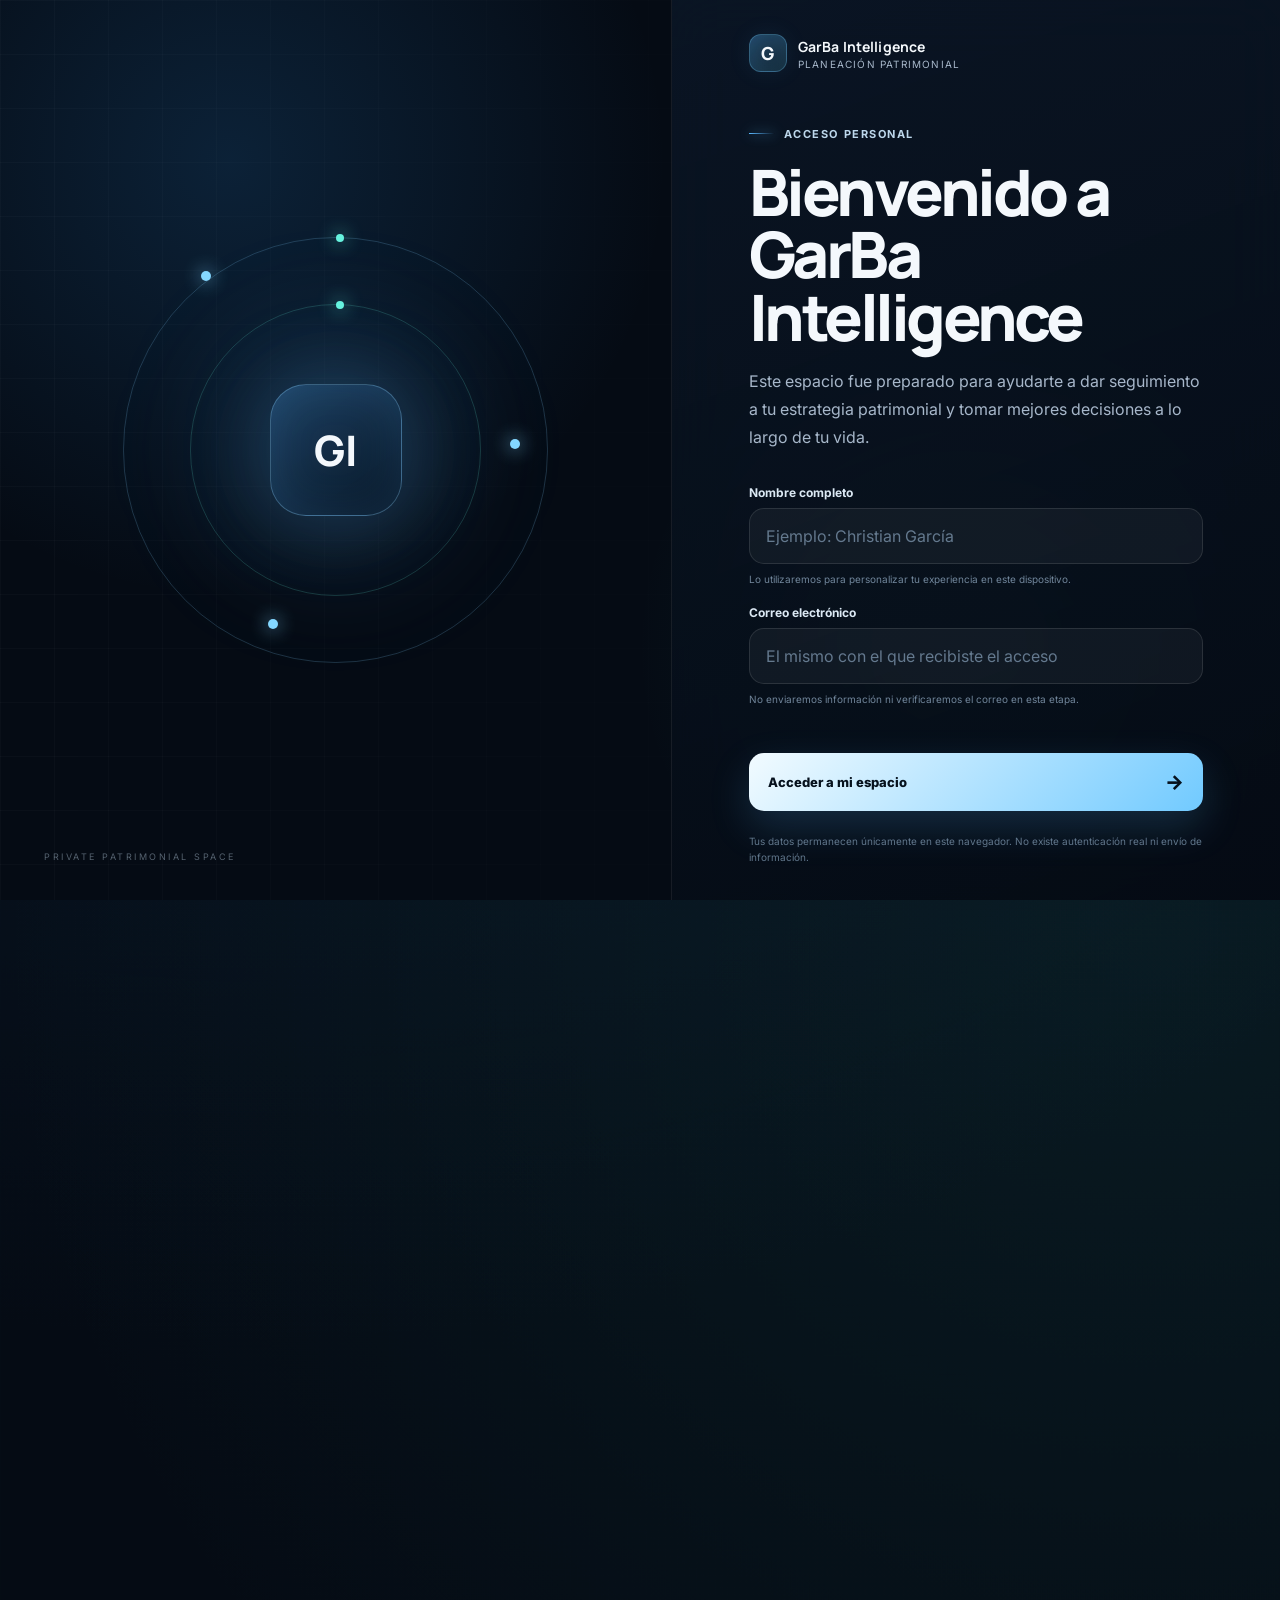
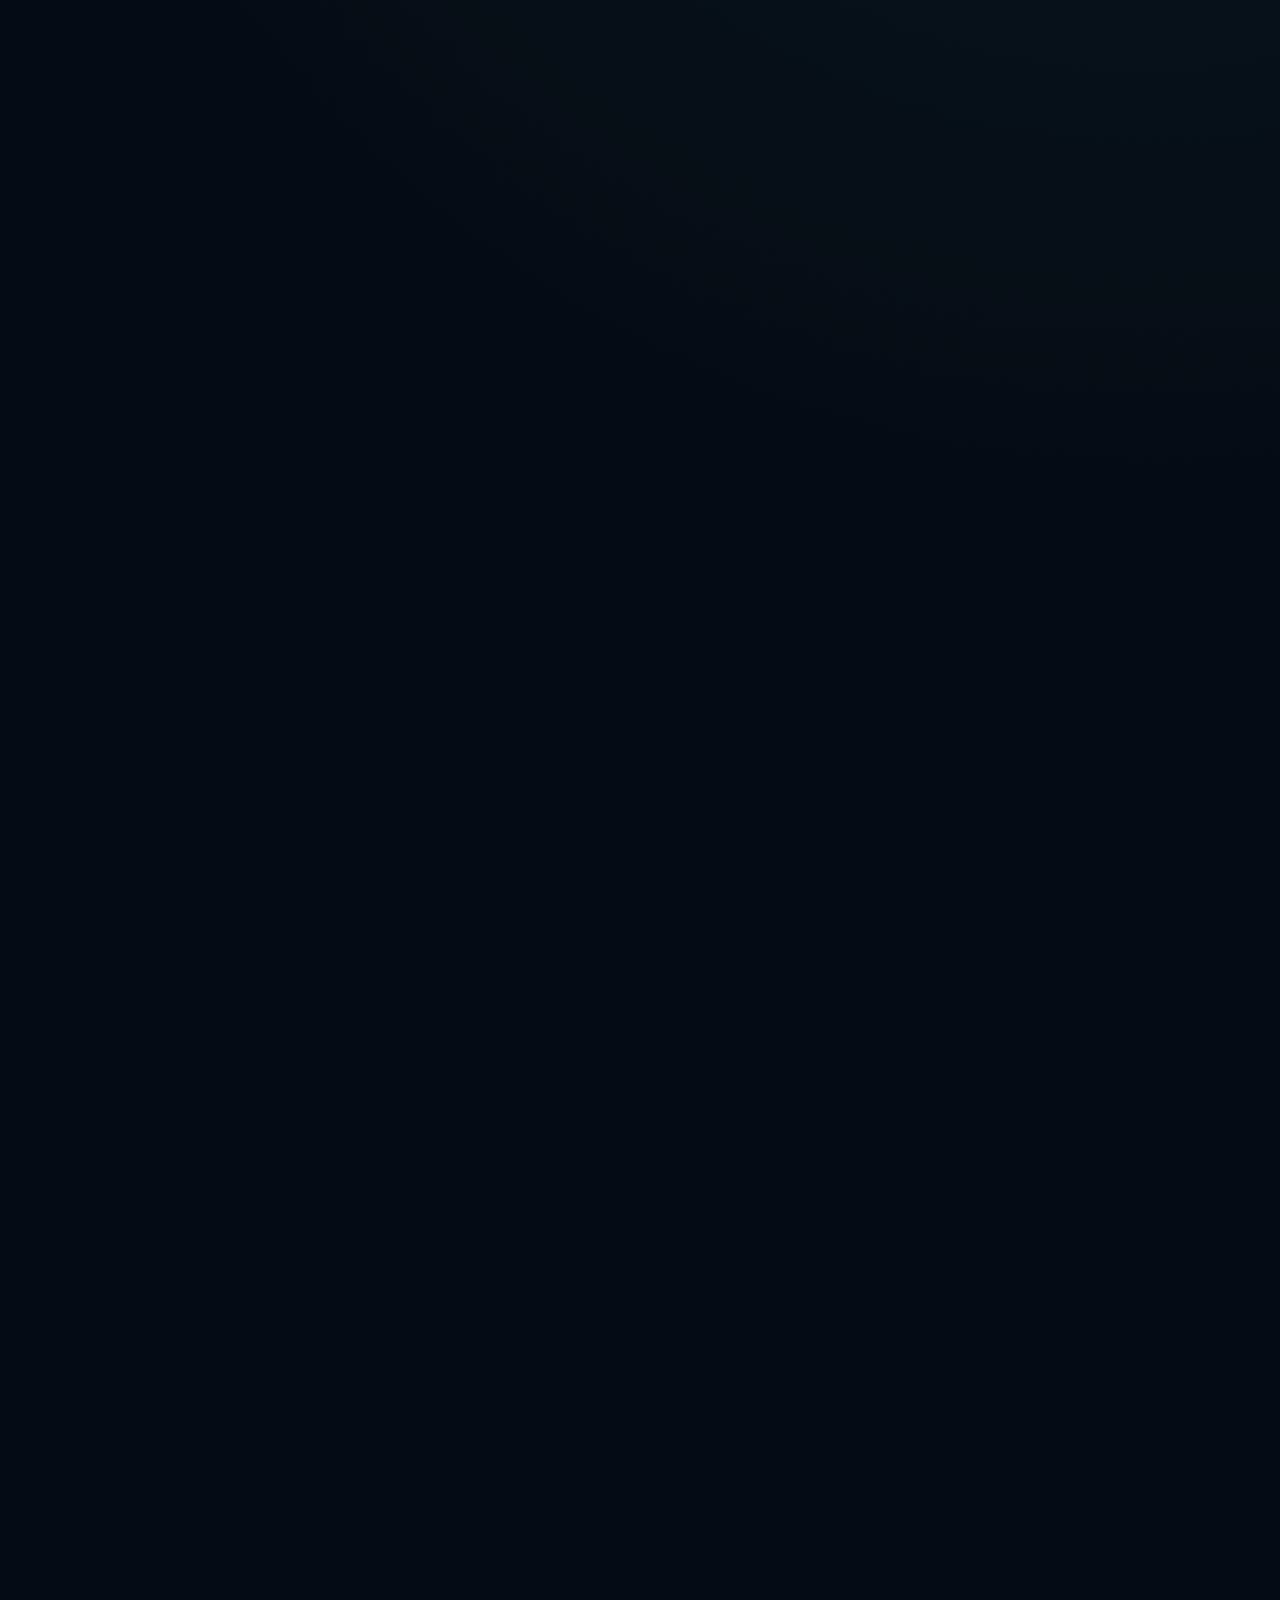
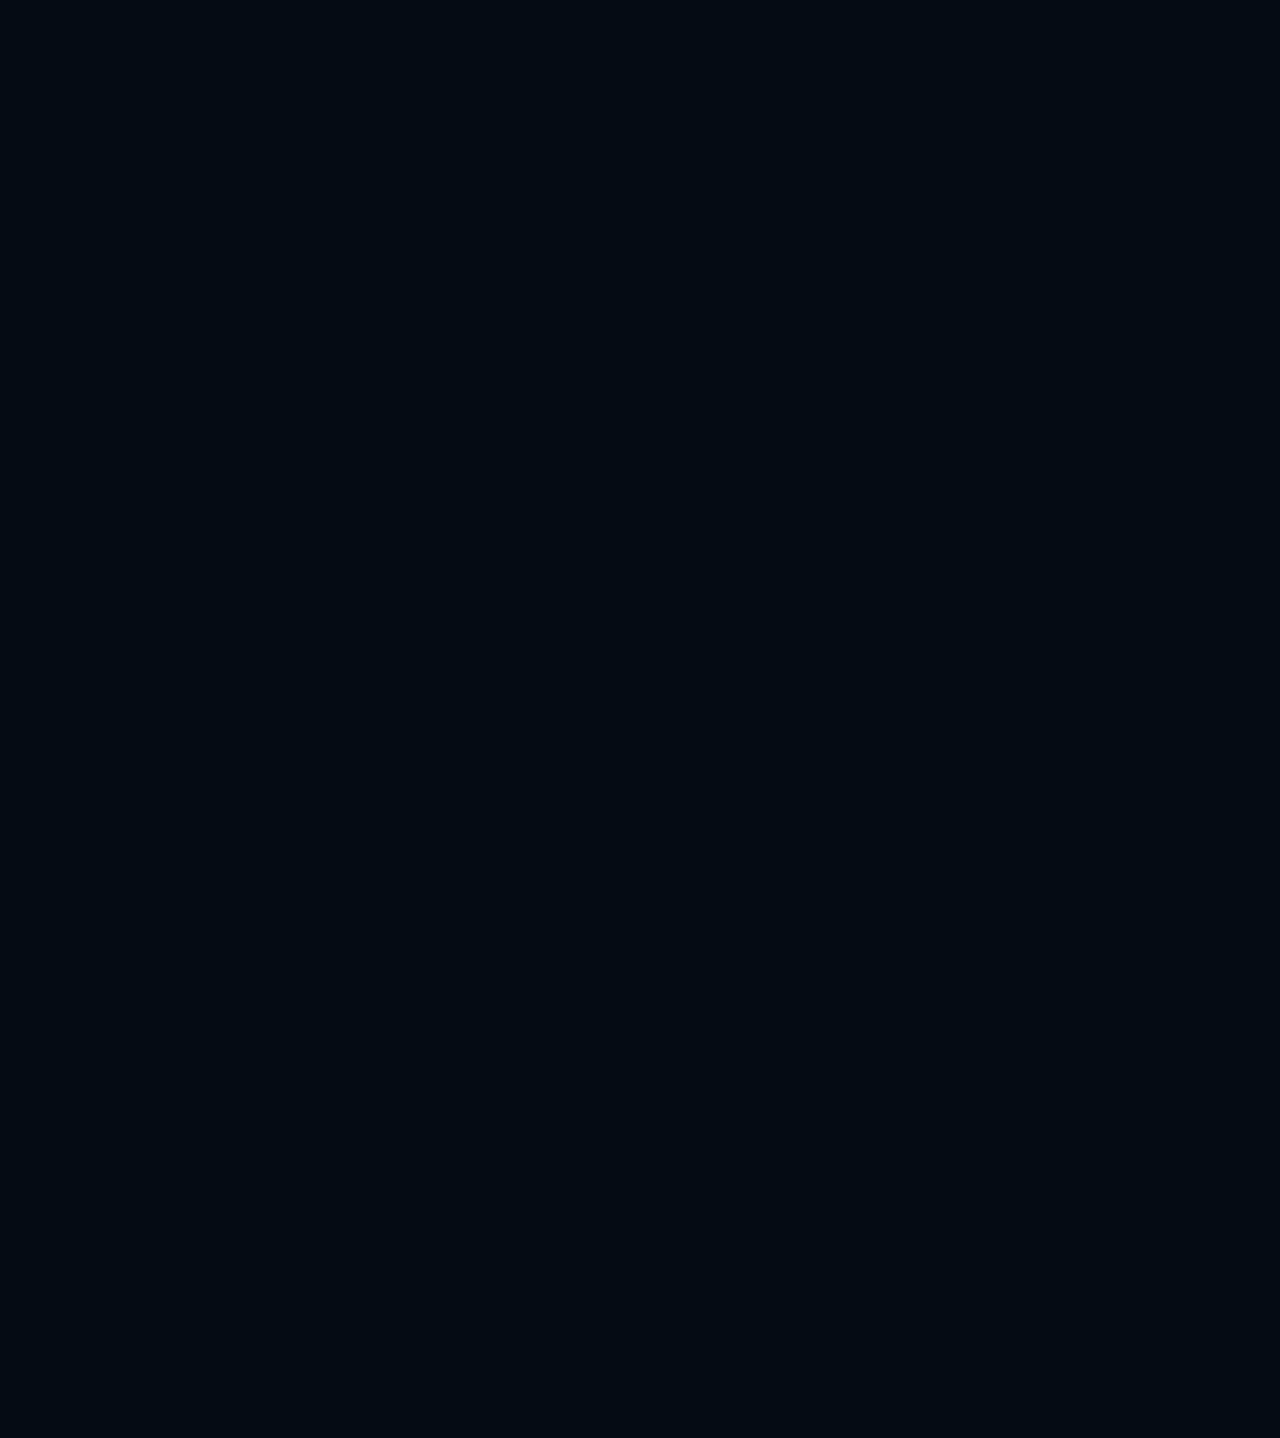
==== commit 19f18c7f: "Add files via upload" ====
--- a/index.html
+++ b/index.html
@@ -33,26 +33,21 @@
         <h1 id="accessTitle">Bienvenido a GarBa Intelligence</h1>
         <p>Este espacio fue preparado para ayudarte a dar seguimiento a tu estrategia patrimonial y tomar mejores decisiones a lo largo de tu vida.</p>
       </div>
-      <form class="access-form" id="accessForm">
+      <form class="access-form" id="accessForm" novalidate>
         <label>
           <span>Nombre completo</span>
           <input id="fullName" name="fullName" type="text" autocomplete="name" placeholder="Ejemplo: Christian García" required>
-          <small>Así podremos preparar tu experiencia de forma personal.</small>
+          <small>Lo utilizaremos para personalizar tu experiencia en este dispositivo.</small>
         </label>
         <label>
           <span>Correo electrónico</span>
           <input id="email" name="email" type="email" autocomplete="email" placeholder="El mismo con el que recibiste el acceso" required>
-          <small>Nos ayuda a identificar tu espacio en este dispositivo.</small>
+          <small>No enviaremos información ni verificaremos el correo en esta etapa.</small>
         </label>
+        <p class="access-error" id="accessError" role="alert" aria-live="polite"></p>
         <button class="access-submit" type="submit">Acceder a mi espacio <span>→</span></button>
       </form>
-      <p class="access-privacy">Tu información permanece únicamente en este dispositivo.</p>
-
-      <div class="access-preparing" id="accessPreparing" aria-live="polite" aria-hidden="true">
-        <div class="access-preparing__pulse"><span></span></div>
-        <p>Preparando tu espacio patrimonial…</p>
-        <small>Personalizando tu experiencia</small>
-      </div>
+      <p class="access-privacy">Tus datos permanecen únicamente en este navegador. No existe autenticación real ni envío de información.</p>
     </div>
   </section>
 
--- a/assets/css/styles.css
+++ b/assets/css/styles.css
@@ -182,6 +182,15 @@
 .reveal { opacity:0; transform:translateY(24px); transition:opacity .8s ease, transform .8s ease; }
 .reveal.visible { opacity:1; transform:none; }
 
+
+@media (max-height: 820px) and (min-width: 981px) {
+  .access-gate__panel { padding-top:96px; padding-bottom:28px; }
+  .access-gate__copy h1 { font-size:clamp(42px,4.2vw,60px); margin-top:14px; margin-bottom:14px; }
+  .access-gate__copy p { font-size:14px; line-height:1.6; }
+  .access-form { margin-top:24px; gap:14px; }
+  .access-form input { min-height:52px; }
+  .access-privacy { margin-top:16px; }
+}
 @media (max-width: 980px) {
   .desktop-nav { display:none; }
   .hero { grid-template-columns:1fr; padding-top:85px; }
@@ -238,7 +247,7 @@
 .access-core { position:relative; z-index:2; width:132px; height:132px; display:grid; place-items:center; border-radius:36px; font:800 42px Manrope; background:linear-gradient(145deg,rgba(31,69,105,.9),rgba(8,22,37,.96)); border:1px solid rgba(137,207,255,.36); box-shadow:0 0 90px rgba(91,185,255,.22),inset 0 0 45px rgba(91,185,255,.12); }
 .access-node { position:absolute; width:10px; height:10px; border-radius:50%; background:#84d7ff; box-shadow:0 0 18px #84d7ff; }
 .access-node--one { top:18%; left:26%; }.access-node--two { right:17%; top:48%; }.access-node--three { bottom:18%; left:38%; }
-.access-gate__panel { position:relative; z-index:2; padding:clamp(38px,6vw,86px); display:flex; flex-direction:column; justify-content:center; background:linear-gradient(160deg,rgba(12,25,42,.72),rgba(5,11,20,.94)); backdrop-filter:blur(28px); }
+.access-gate__panel { position:relative; z-index:2; padding:118px clamp(38px,6vw,86px) 42px; display:flex; flex-direction:column; justify-content:flex-start; overflow-y:auto; background:linear-gradient(160deg,rgba(12,25,42,.72),rgba(5,11,20,.94)); backdrop-filter:blur(28px); }
 .access-brand { position:absolute; top:34px; left:clamp(38px,6vw,86px); display:flex; align-items:center; gap:11px; }
 .access-gate__copy { max-width:560px; }
 .access-gate__copy h1 { margin:20px 0 18px; font:800 clamp(44px,5vw,70px)/.98 Manrope; letter-spacing:-.055em; }
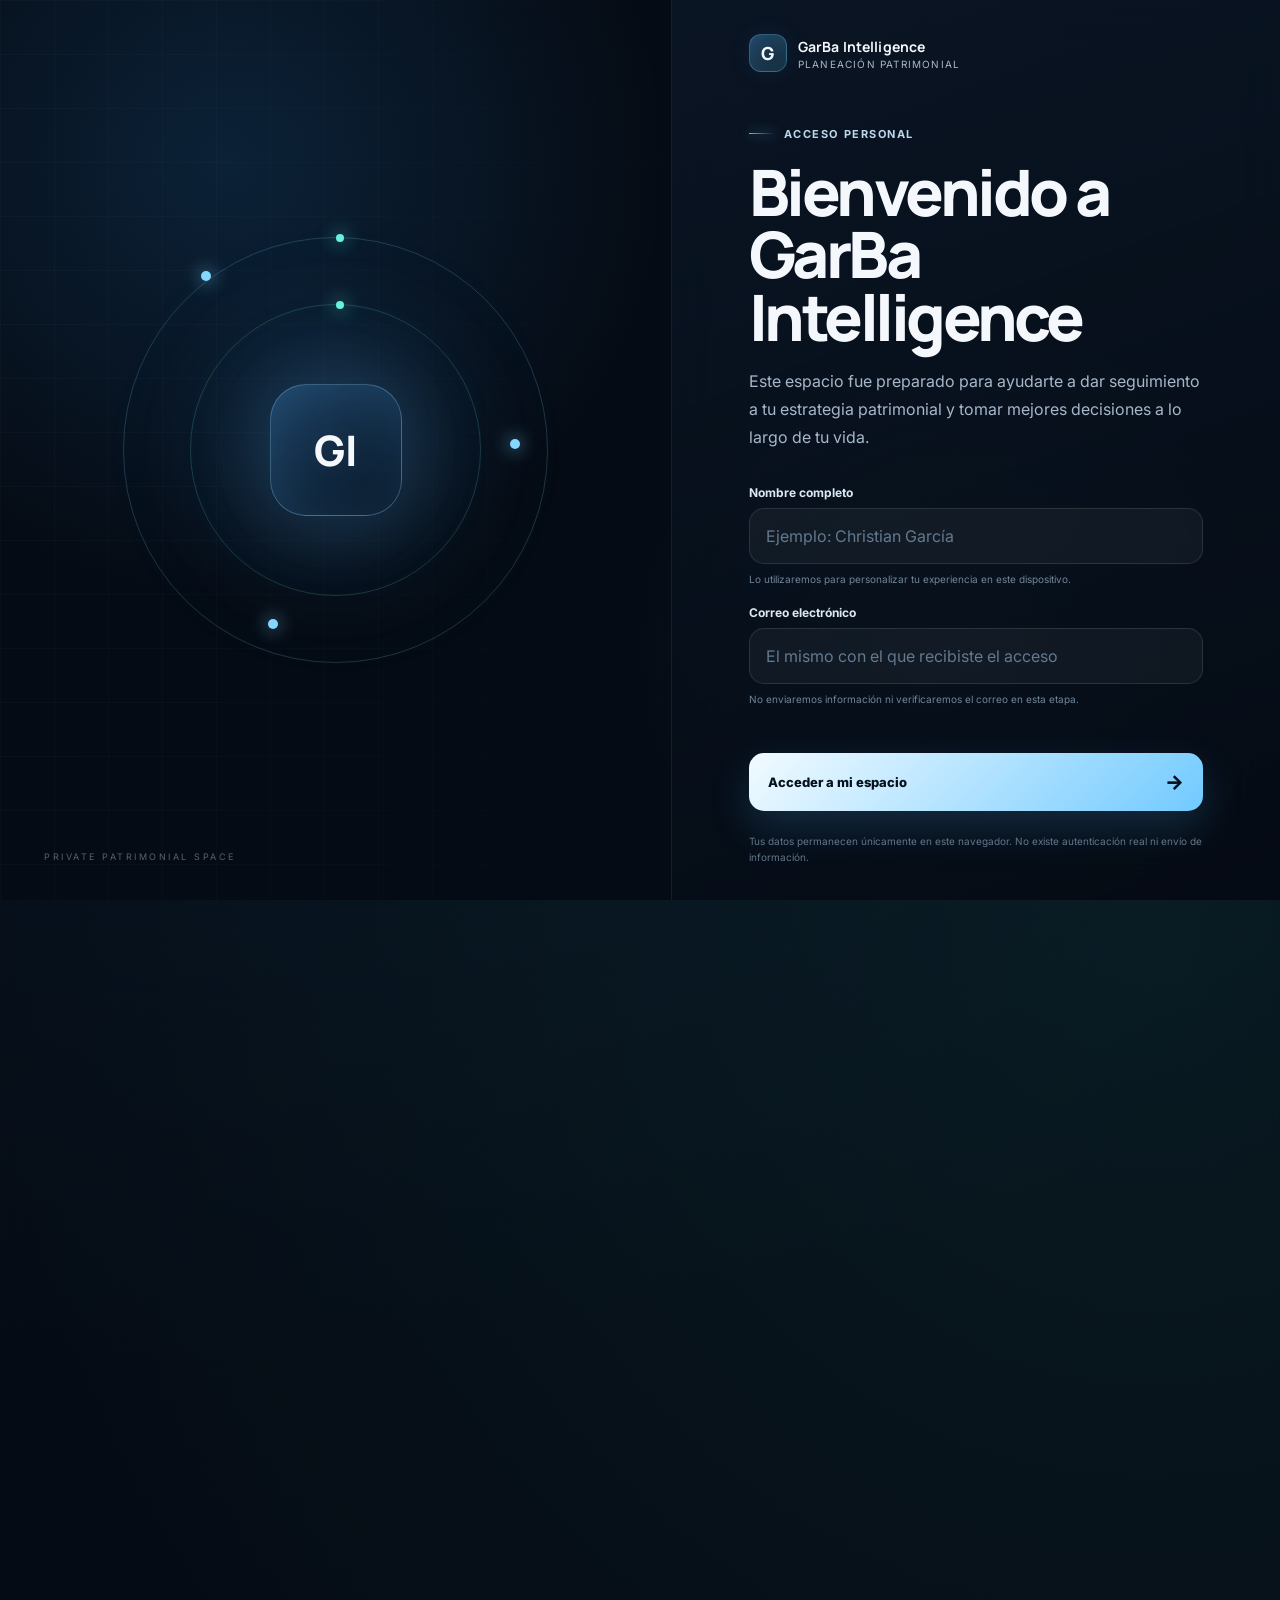
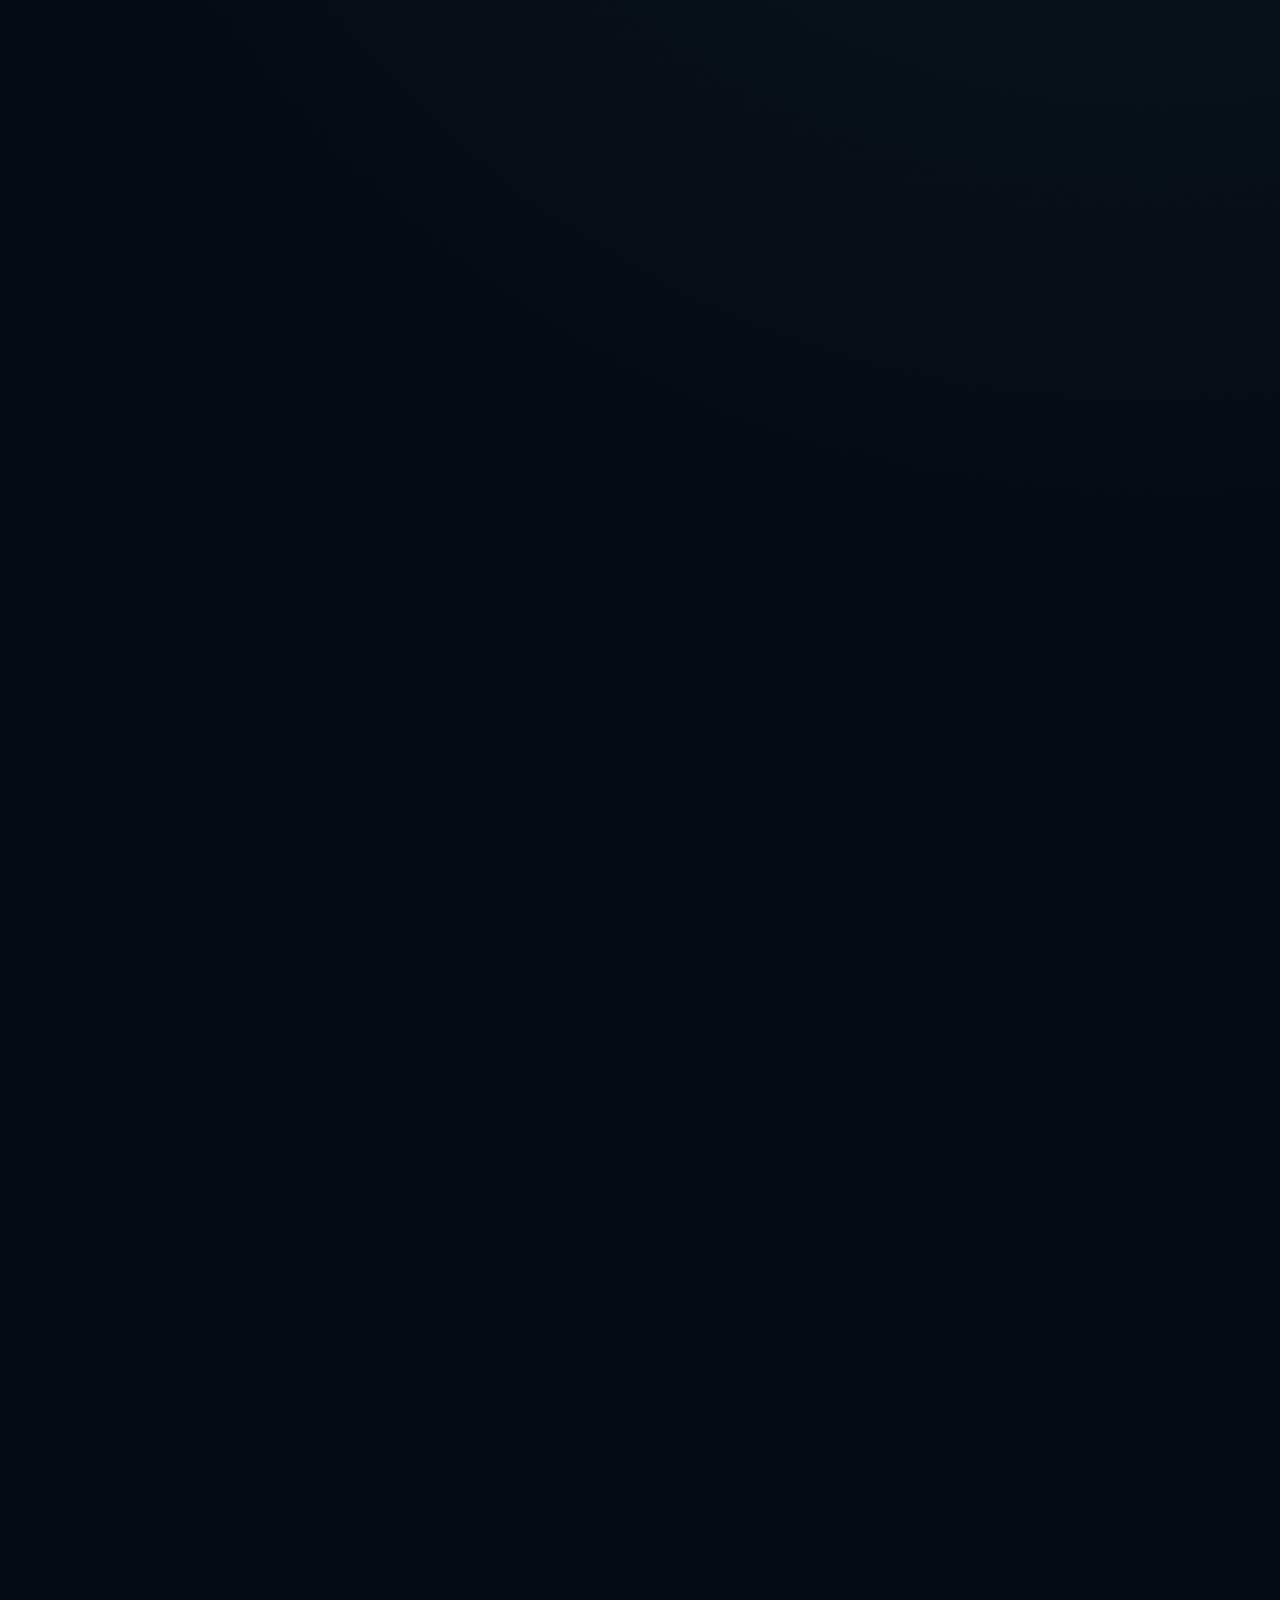
==== commit 1a92c3ba: "Add files via upload" ====
--- a/index.html
+++ b/index.html
@@ -163,7 +163,7 @@
         <div class="access-options">
           <div class="access-option">
             <span class="icon">✦</span>
-            <div><h3>Como parte de tu estrategia</h3><p>Pudiste recibirlas al contratar una estrategia patrimonial con GarBa Seguros con Estrategia.</p></div>
+            <div><h3>Como parte de tu estrategia</h3><p>Pudiste recibirlas al contratar una estrategia patrimonial con GarBa Consultoría Patrimonial.</p></div>
           </div>
           <div class="access-option">
             <span class="icon">♡</span>
@@ -253,12 +253,18 @@
           <div>
             <span class="eyebrow"><i></i> Acompañamiento profesional</span>
             <h2>Christian García</h2>
-            <p>Asesor patrimonial · GarBa Seguros con Estrategia</p>
+            <p>Asesor patrimonial · GarBa Consultoría Patrimonial</p>
           </div>
         </div>
         <div class="about-copy">
-          <blockquote>“No vendo miedo; acompaño decisiones con estrategia.”</blockquote>
+          <blockquote>"No vendo miedo; acompaño decisiones con estrategia."</blockquote>
           <p>GarBa Intelligence fue creado para que cada persona pueda entender mejor su realidad, conversar con mayor claridad sobre su futuro y tomar decisiones patrimoniales con mayor intención.</p>
+          <div class="about-contact">
+            <span class="about-contact__badge">Cédula CNSF G384982</span>
+            <a href="tel:+526623072573">+52 662 307 2573</a>
+            <a href="mailto:christian.garcia@sfgarba.com.mx">christian.garcia@sfgarba.com.mx</a>
+            <a href="https://www.linkedin.com/in/christian-garcia-barragan" target="_blank" rel="noopener">LinkedIn →</a>
+          </div>
         </div>
       </div>
     </section>
@@ -273,9 +279,11 @@
 
   <footer>
     <div class="footer-brand"><strong>GarBa Intelligence</strong><span>Planeación Patrimonial</span></div>
-    <p>GarBa Seguros con Estrategia · Christian García</p>
+    <p>GarBa Consultoría Patrimonial · Christian García</p>
     <p>© <span id="year"></span> Todos los derechos reservados.</p>
   </footer>
+
+  <a class="whatsapp-float" id="whatsappLink" href="https://wa.me/526623072573?text=Hola%20Christian%2C%20tengo%20una%20duda%20sobre%20GarBa%20Intelligence." target="_blank" rel="noopener"><span>◔</span><div><small>Escríbeme cuando quieras</small><strong>Hablar con Christian</strong></div></a>
 
   <script src="assets/js/main.js"></script>
   </div>
